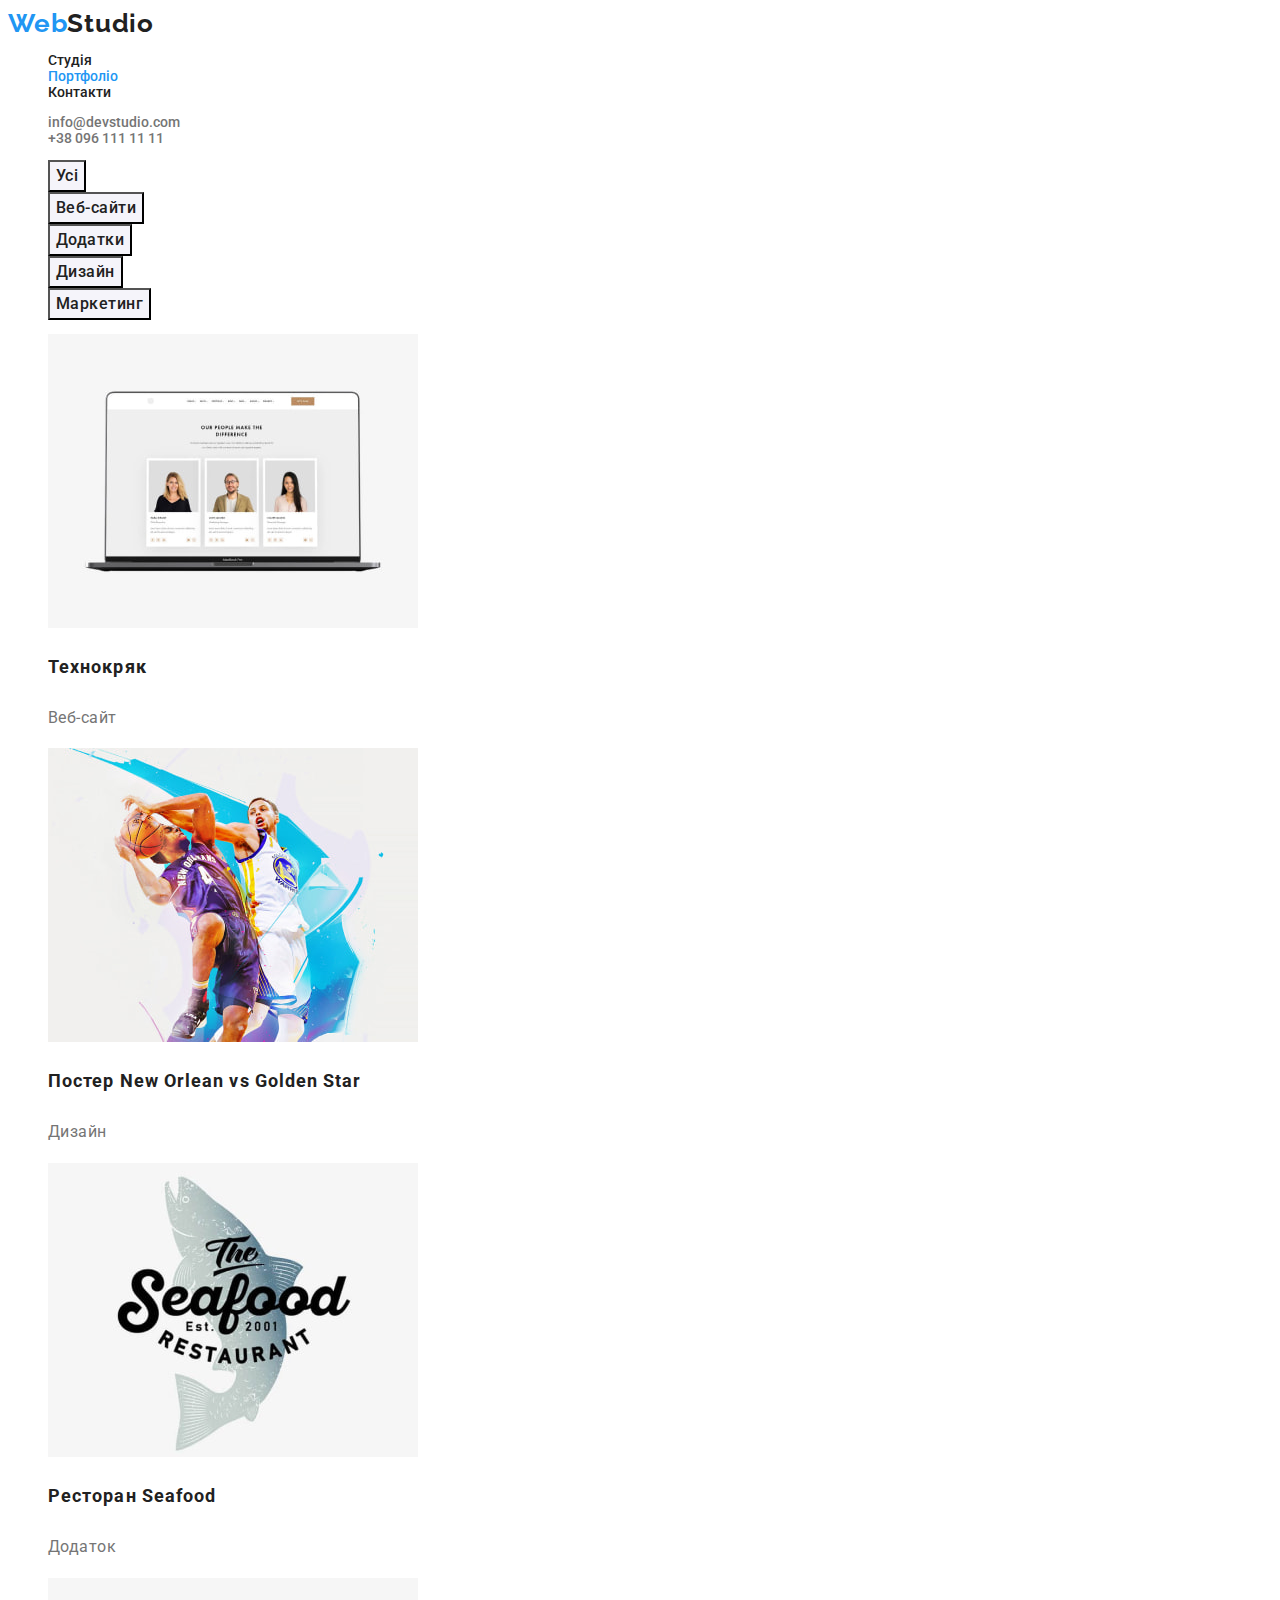
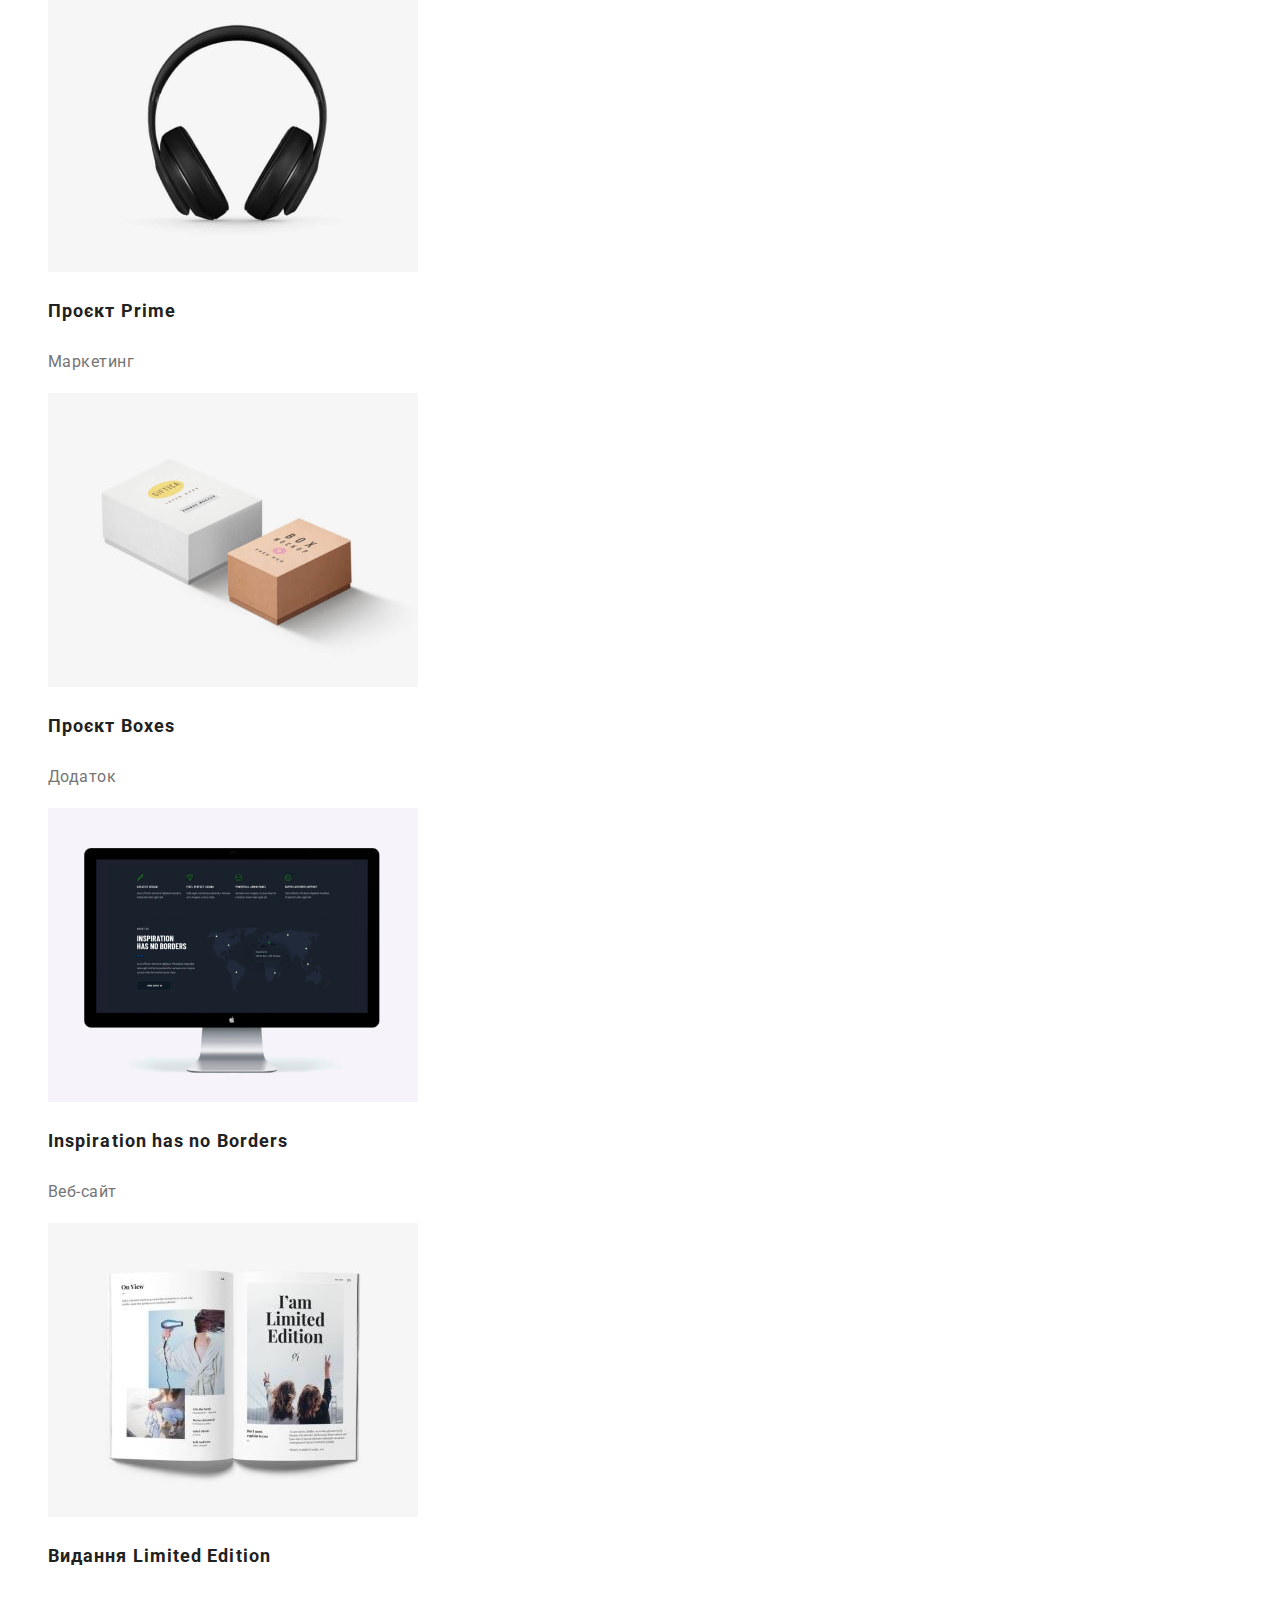
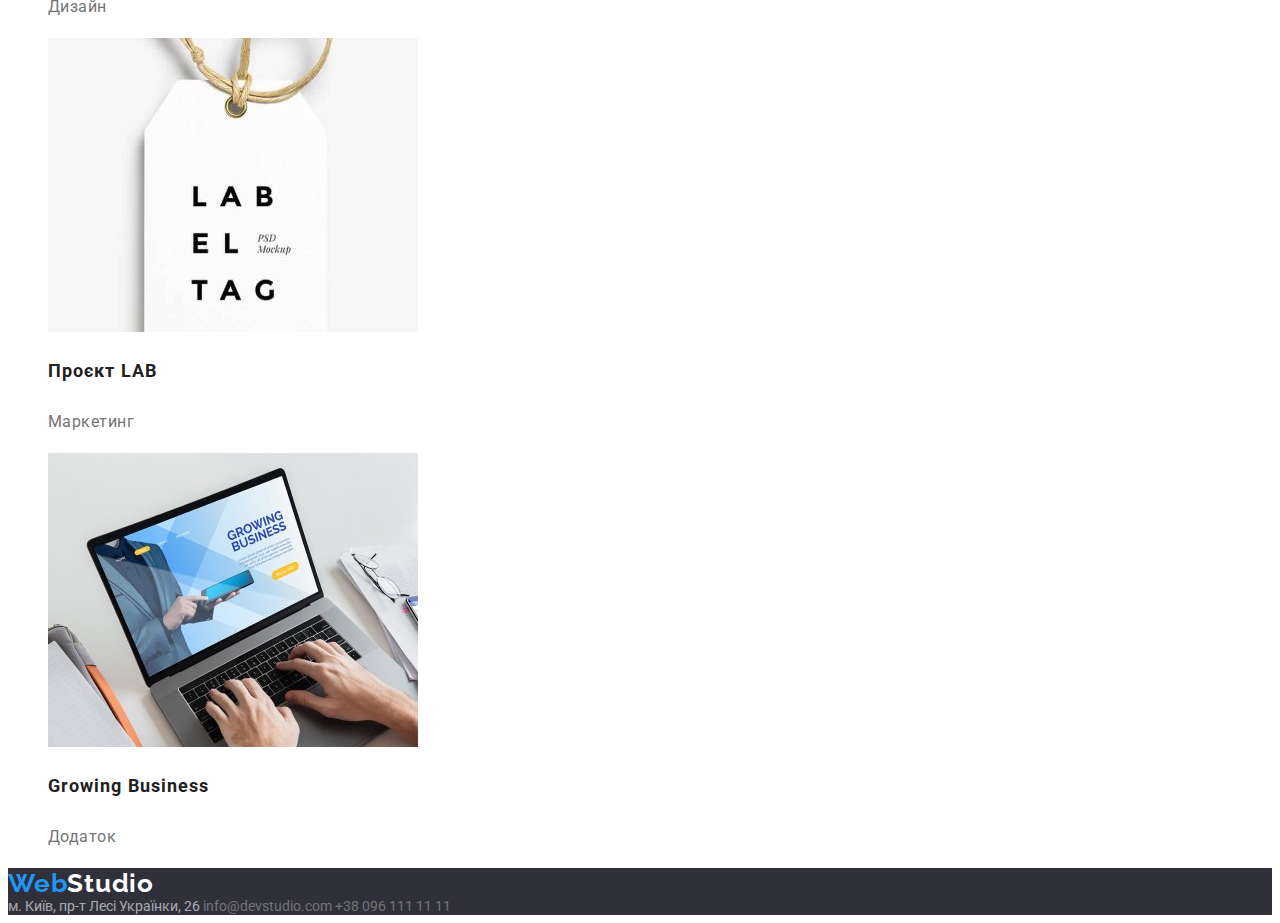
==== portfolio.html @ 68133ac3 "lab2" ====
<!DOCTYPE html>
<html lang="uk">

<head>
    <meta charset="UTF-8">
    <meta name="viewport" content="width=device-width, initial-scale=1.0">
    <link rel="preconnect" href="https://fonts.googleapis.com">
    <link rel="preconnect" href="https://fonts.gstatic.com" crossorigin>
    <link rel="stylesheet"
        href="https://fonts.googleapis.com/css2?family=Raleway:wght@700&family=Roboto:wght@400;500;700;900&display=swap">

    <link rel="stylesheet" href="./css/styles.css">
    <title>Портфоліо</title>
</head>

<body>
    <header class="header">
        <a href="#" class="logo"><span class="accent-text-logo">Web</span>Studio</a>

        <nav>
            <ul class="navigation-button-list">
                <li><a class="navigation-button" href="index.html">Студія</a></li>
                <li><a class="navigation-button-active" href="#">Портфоліо</a></li>
                <li><a class="navigation-button" href="#">Контакти</a></li>
            </ul>
        </nav>
        <ul class="contact-info">
            <li><a class="email" href="mailto:info@devstudio.com" title="info@devstudio.com">info@devstudio.com</a></li>
            <li><a class="tel" href="tel:+380961111111">+38 096 111 11 11</a></li>
        </ul>
    </header>

    <main>
        <section class="project-area">
            <ul class="filter-list">
                <li><button class="filter" type="button">Усі</button></li>
                <li><button class="filter" type="button">Веб-сайти</button></li>
                <li><button class="filter" type="button">Додатки</button></li>
                <li><button class="filter" type="button">Дизайн</button></li>
                <li><button class="filter" type="button">Маркетинг</button></li>
            </ul>
            <ul class="project-list">
                <li>
                    <a class='project' href="#">
                        <img src="./images/img_portfolio.jpg" alt="Технокряк">
                        <h3 class="project-title">Технокряк</h3>
                        <p class="project-description">Веб-сайт</p>
                    </a>
                </li>
                <li>
                    <a class="project" href="#">
                        <img src="./images/img_portfolio-1.jpg" alt="Постер New Orlean vs Golden Star", width="370">
                        <h3 class="project-title">Постер New Orlean vs Golden Star</h3>
                        <p class="project-description">Дизайн</p>
                    </a>
                </li>
                <li>
                    <a class="project" href="#">
                        <img src="./images/img_portfolio-2.jpg" alt="Ресторан Seafood", width="370">
                        <h3 class="project-title">Ресторан Seafood</h3>
                        <p class="project-description">Додаток</p>
                    </a>
                </li>
                <li>
                    <a class="project" href="#">
                        <img src="./images/img_portfolio-3.jpg" alt="Проєкт Prime", width="370">
                        <h3 class="project-title">Проєкт Prime</h3>
                        <p class="project-description">Маркетинг</p>
                    </a>
                </li>
                <li>
                    <a class="project" href="#">
                        <img src="./images/img_portfolio-4.jpg" alt="Проєкт Boxes", width="370">
                        <h3 class="project-title">Проєкт Boxes</h3>
                        <p class="project-description">Додаток</p>
                    </a>
                </li>
                <li>
                    <a class="project" href="#">
                        <img src="./images/img_portfolio-5.jpg" alt="Inspiration has no Borders", width="370">
                        <h3 class="project-title">Inspiration has no Borders</h3>
                        <p class="project-description">Веб-сайт</p>
                    </a>
                </li>
                <li>
                    <a class="project" href="#">
                        <img src="./images/img_portfolio-6.jpg" alt="Видання Limited Edition", width="370">
                        <h3 class="project-title">Видання Limited Edition</h3>
                        <p class="project-description">Дизайн</p>
                    </a>
                </li>
                <li>
                    <a class="project" href="#">
                        <img src="./images/img_portfolio-7.jpg" alt="Проєкт LAB", width="370">
                        <h3 class="project-title">Проєкт LAB</h3>
                        <p class="project-description">Маркетинг</p>
                    </a>
                </li>
                <li>
                    <a class="project" href="#">
                        <img src="./images/img_portfolio-8.jpg" alt="Growing Business", width="370">
                        <h3 class="project-title">Growing Business</h3>
                        <p class="project-description">Додаток</p>
                    </a>
                </li>
            </ul>
        </section>
    </main>
    <footer class="footer">
        <a href="#" class="footer-logo"><span class="accent-text-logo">Web</span>Studio</a>
        <address class="contact-info-footer">
            <span class="studio-adress">м. Київ, пр-т Лесі Українки, 26</span>
            <a class="email-footer" href="mailto:info@devstudio.com">info@devstudio.com</a>
            <a class="tel-footer" href="tel:+380961111111">+38 096 111 11 11</a>
        </address>
    </footer>

</body>

</html>
---- css/styles.css ----
:root {
     --primary-color: #212121;
     --secondary-color: #757575;
     --background-primary-color: #FFFFFF;
     --background-secondary-color: #2F303A;
     --accent-color: #2196F3;
     --transperent-color: #FFFFFF99;
     --inactive-filter-color: #F5F4FA;
}
 body {
     font-family: "Roboto", sans-serif;
     font-style: normal;
     font-size: 14px;
     color: #212121;
}
 .header {
     background-color: var(--background-primary-color);
}
 .contact-info, .navigation-button-list {
     list-style-type: none;
}
 .logo, .footer-logo {
     color: var(--primary-color);
     text-decoration: none;
     font-family: "Raleway", sans-serif;
     letter-spacing: 0.78px;
     font-weight: 700;
     font-size: 26px;
}
 .accent-text-logo {
     color: var(--accent-color) 
}
 .tel, .email, .navigation-button, .navigation-button-active {
     transition: color 300ms;
     color: var(--primary-color);
     text-decoration: none;
     font-weight: 500;
}
 .tel, .email {
     color: var(--secondary-color) 
}
 .tel:hover, .tel:focus, .email:hover, .email:focus, .navigation-button:hover, .navigation-button:focus, .navigation-button-active {
     color: var(--accent-color);
}
 .hero {
     background-color: var(--background-secondary-color);
}
 .hero-header {
     color: var(--background-primary-color);
     font-size: 44px;
     font-weight: 900;
     text-transform: uppercase;
     line-height: 1.36;
     letter-spacing: 2.64px;
}
 .hero-button {
     color: var(--background-primary-color);
     font-size: 16px;
     font-weight: 700;
     line-height: 1.87;
     letter-spacing: 0.96px;
     background-color: var(--accent-color);
     cursor: pointer;
}
 .feature, .development-stack-list, .filter-list, .team-list, .project-list {
     list-style-type: none;
}
 .feature-title {
     color: var(--primary-color);
     font-weight: 700;
     text-transform: uppercase;
     font-size: 14px;
     letter-spacing: 0.42px;
}
 .feature-description {
     color: var(--secondary-color);
     line-height: 1.71;
     letter-spacing: 0.42px;
}
 .development-stack-header, .team-header {
     color: var(--primary-color);
     font-size: 36px;
     font-weight: 700;
     letter-spacing: 1.08px;
}
 .employee-name, .employee-job {
     color: var(--primary-color);
     font-size: 16px;
     font-weight: 500;
     letter-spacing: 0.48px;
}
 .employee-job {
     color: var(--secondary-color);
}
 .footer {
     background-color: var(--background-secondary-color);
}
 .footer-logo {
     color: var(--background-primary-color);
}
 .studio-adress, .email-footer, .tel-footer {
     color: var(--transperent-color);
     font-style: normal;
     font-size: 14px;
     line-height: 1.14;
     letter-spacing: 0.42;
}
 .email-footer, .tel-footer {
     color: var(--secondary-color);
     text-decoration: none;
}
 .filter {
     color: var(--primary-color);
     background-color: var(--inactive-filter-color);
     font-family: inherit;
     font-size: 16px;
     font-weight: 500;
     line-height: 1.62;
     letter-spacing: 0.48px;
     cursor: pointer;
     transition: color 300ms;
}
 .filter:hover, .filter:focus {
     color: var(--background-primary-color);
     background-color: var(--accent-color);
}
 .project {
     text-decoration: none;
}
 .project-title {
     color: var(--primary-color);
     font-size: 18px;
     font-weight: 700;
     line-height: 2;
     letter-spacing: 1.08px;
}
 .project-description {
     color: var(--secondary-color);
     font-size: 16px;
     line-height: 1.87;
     letter-spacing: 0.48px;
}
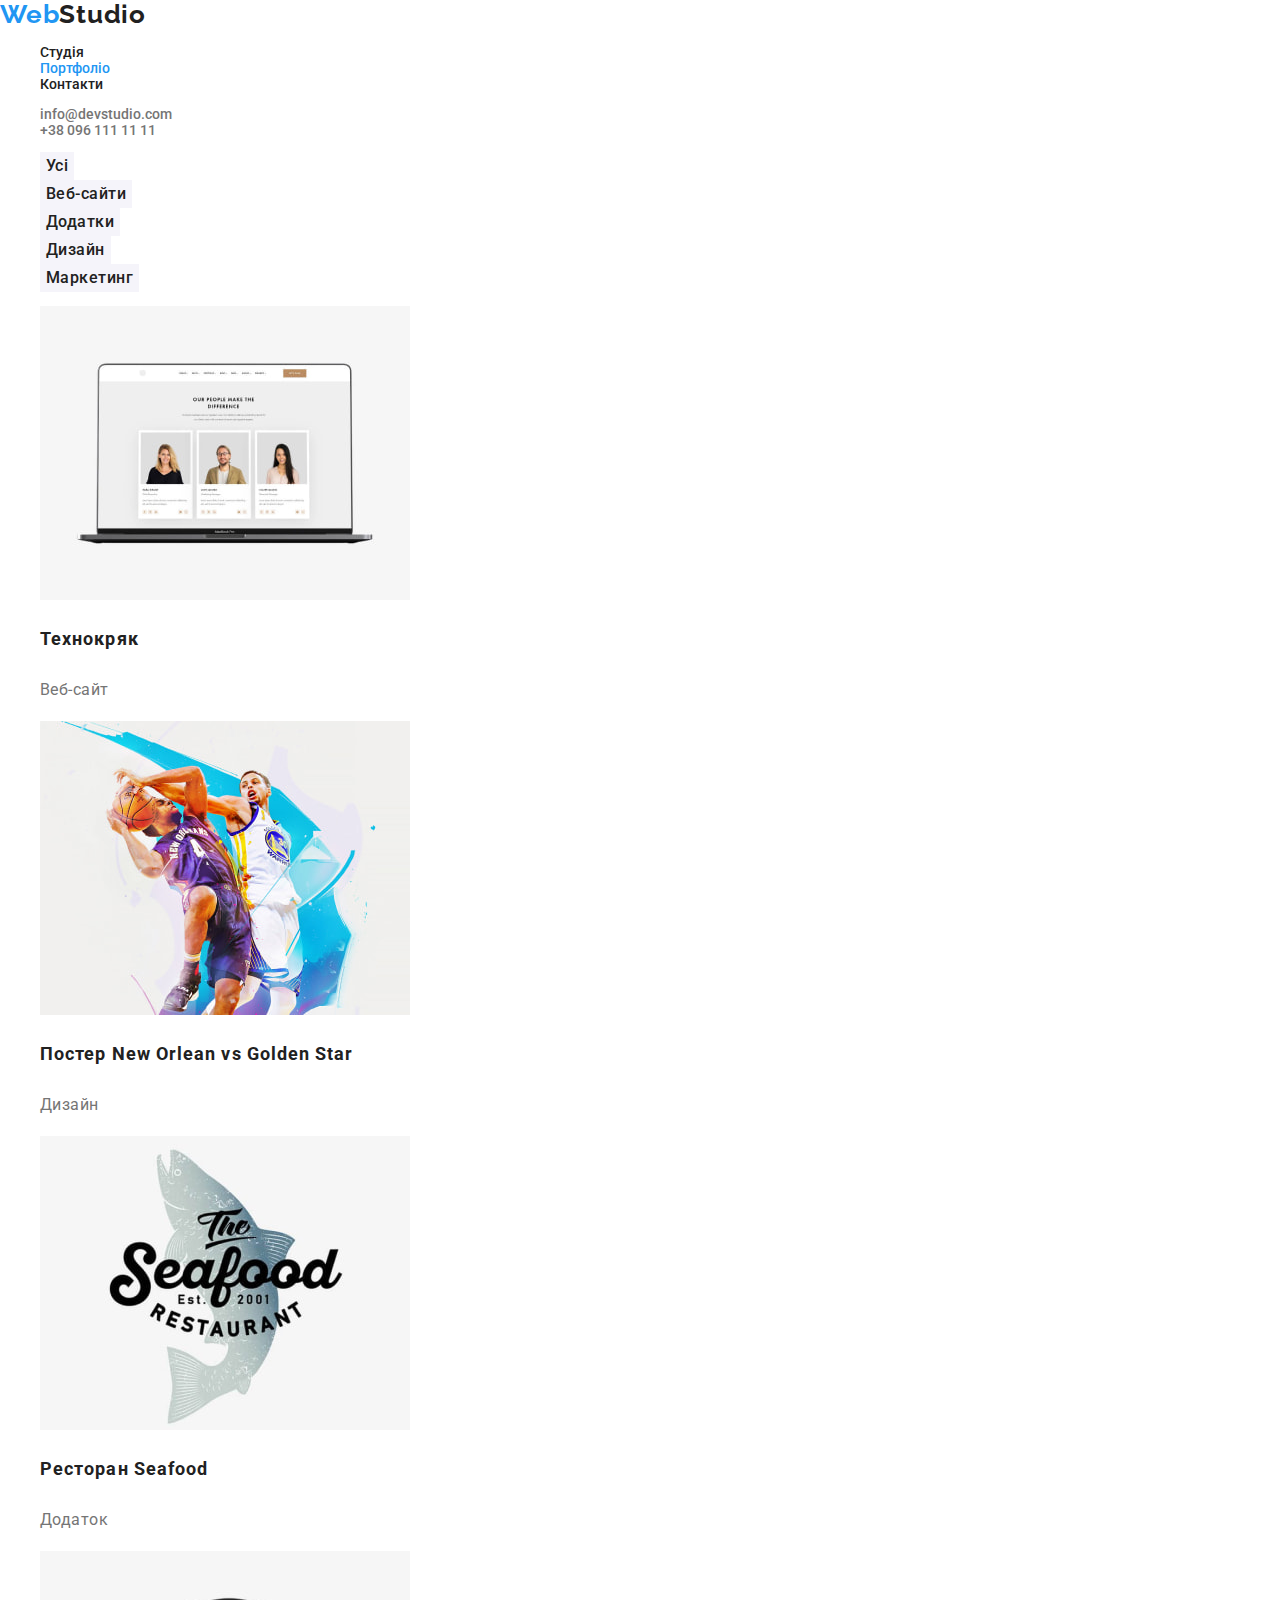
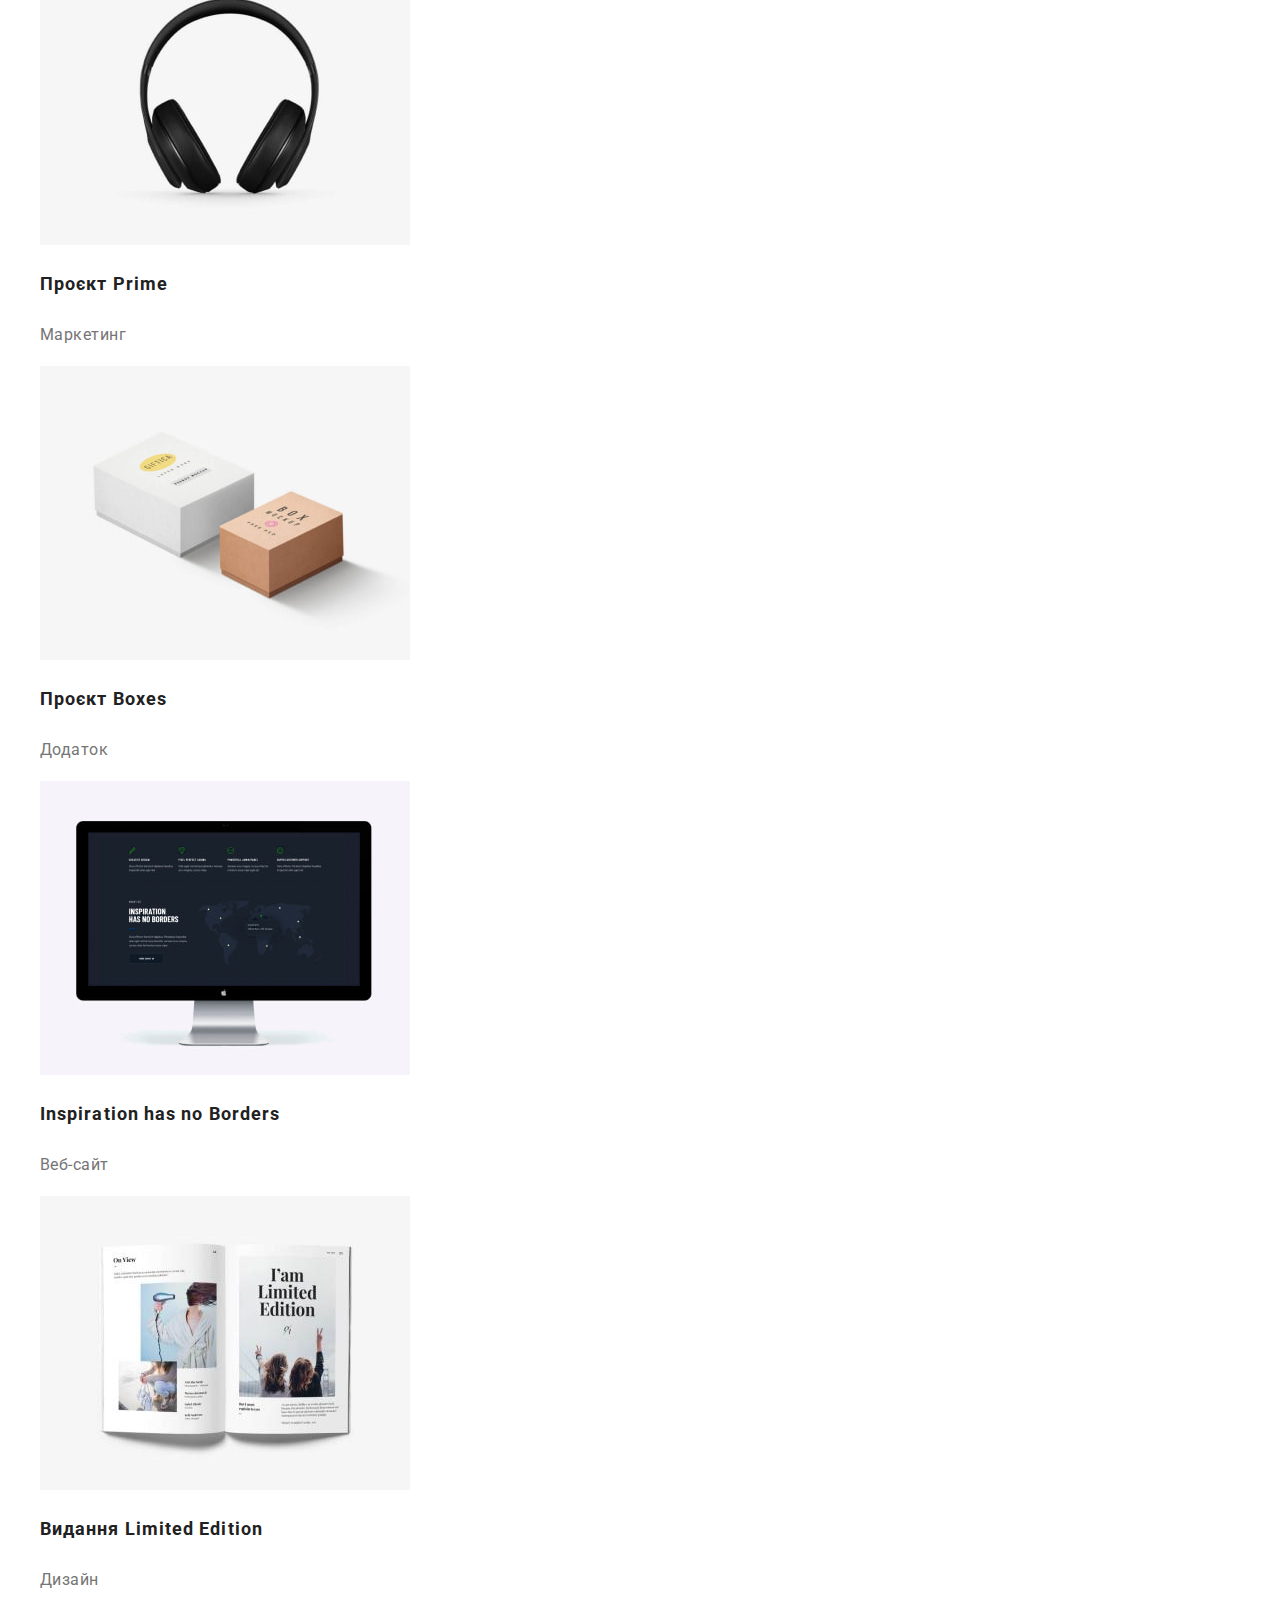
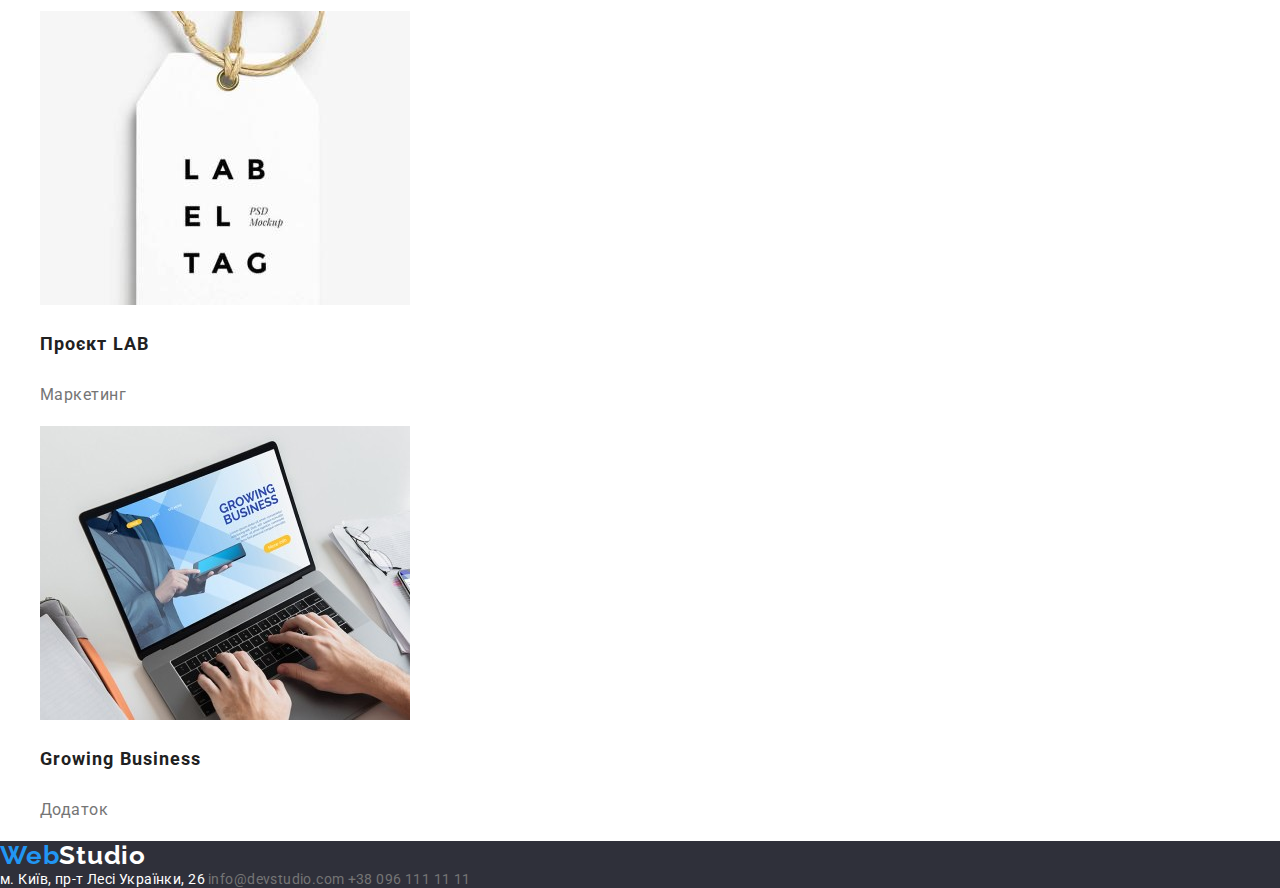
==== commit d32b46af: "add modern-normalize.css" ====
--- a/portfolio.html
+++ b/portfolio.html
@@ -1,6 +1,5 @@
 <!DOCTYPE html>
 <html lang="uk">
-
 <head>
     <meta charset="UTF-8">
     <meta name="viewport" content="width=device-width, initial-scale=1.0">
@@ -8,7 +7,7 @@
     <link rel="preconnect" href="https://fonts.gstatic.com" crossorigin>
     <link rel="stylesheet"
         href="https://fonts.googleapis.com/css2?family=Raleway:wght@700&family=Roboto:wght@400;500;700;900&display=swap">
-
+    <link rel="stylesheet" href="css/modern-normalize.css">
     <link rel="stylesheet" href="./css/styles.css">
     <title>Портфоліо</title>
 </head>
--- a/css/styles.css
+++ b/css/styles.css
@@ -1,12 +1,14 @@
 :root {
-     --primary-color: #212121;
-     --secondary-color: #757575;
-     --background-primary-color: #FFFFFF;
-     --background-secondary-color: #2F303A;
-     --accent-color: #2196F3;
-     --transperent-color: #FFFFFF99;
-     --inactive-filter-color: #F5F4FA;
+    --primary-color: #212121;           /* Dark Gray */
+    --secondary-color: #757575;         /* Medium Gray */
+    --background-primary-color: #FFFFFF; /* White */
+    --background-secondary-color: #2F303A; /* Dark Blue-Gray */
+    --accent-color: #2196F3;            /* Blue */
+    --transparent-color: #FFFFFF99;      /* Semi-Transparent White */
+    --inactive-filter-color: #F5F4FA;   /* Light Gray */
+    --shadow-color: rgba(0, 0, 0, 0.15);
 }
+
  body {
      font-family: "Roboto", sans-serif;
      font-style: normal;
@@ -23,7 +25,7 @@
      color: var(--primary-color);
      text-decoration: none;
      font-family: "Raleway", sans-serif;
-     letter-spacing: 0.78px;
+     letter-spacing: 0.03em;
      font-weight: 700;
      font-size: 26px;
 }
@@ -51,16 +53,18 @@
      font-weight: 900;
      text-transform: uppercase;
      line-height: 1.36;
-     letter-spacing: 2.64px;
+     letter-spacing: 0.06em;
 }
  .hero-button {
      color: var(--background-primary-color);
      font-size: 16px;
      font-weight: 700;
      line-height: 1.87;
-     letter-spacing: 0.96px;
+     letter-spacing: 0.06em;
      background-color: var(--accent-color);
      cursor: pointer;
+     border: none;
+     font-family: inherit;
 }
  .feature, .development-stack-list, .filter-list, .team-list, .project-list {
      list-style-type: none;
@@ -70,24 +74,24 @@
      font-weight: 700;
      text-transform: uppercase;
      font-size: 14px;
-     letter-spacing: 0.42px;
+     letter-spacing: 0.03em;
 }
  .feature-description {
      color: var(--secondary-color);
      line-height: 1.71;
-     letter-spacing: 0.42px;
+     letter-spacing: 0.03em;
 }
  .development-stack-header, .team-header {
      color: var(--primary-color);
      font-size: 36px;
      font-weight: 700;
-     letter-spacing: 1.08px;
+     letter-spacing: 0.03em;
 }
  .employee-name, .employee-job {
      color: var(--primary-color);
      font-size: 16px;
-     font-weight: 500;
-     letter-spacing: 0.48px;
+     font-weight: 400;
+     letter-spacing: 0.03em;
 }
  .employee-job {
      color: var(--secondary-color);
@@ -99,11 +103,11 @@
      color: var(--background-primary-color);
 }
  .studio-adress, .email-footer, .tel-footer {
-     color: var(--transperent-color);
+     color: var(--background-primary-color);
      font-style: normal;
      font-size: 14px;
      line-height: 1.14;
-     letter-spacing: 0.42;
+     letter-spacing: 0.03em;
 }
  .email-footer, .tel-footer {
      color: var(--secondary-color);
@@ -116,9 +120,10 @@
      font-size: 16px;
      font-weight: 500;
      line-height: 1.62;
-     letter-spacing: 0.48px;
+     letter-spacing: 0.03em;
      cursor: pointer;
      transition: color 300ms;
+     border: none;
 }
  .filter:hover, .filter:focus {
      color: var(--background-primary-color);
@@ -132,11 +137,11 @@
      font-size: 18px;
      font-weight: 700;
      line-height: 2;
-     letter-spacing: 1.08px;
+     letter-spacing: 0.06em;
 }
  .project-description {
      color: var(--secondary-color);
      font-size: 16px;
      line-height: 1.87;
-     letter-spacing: 0.48px;
+     letter-spacing: 0.03em;
 }
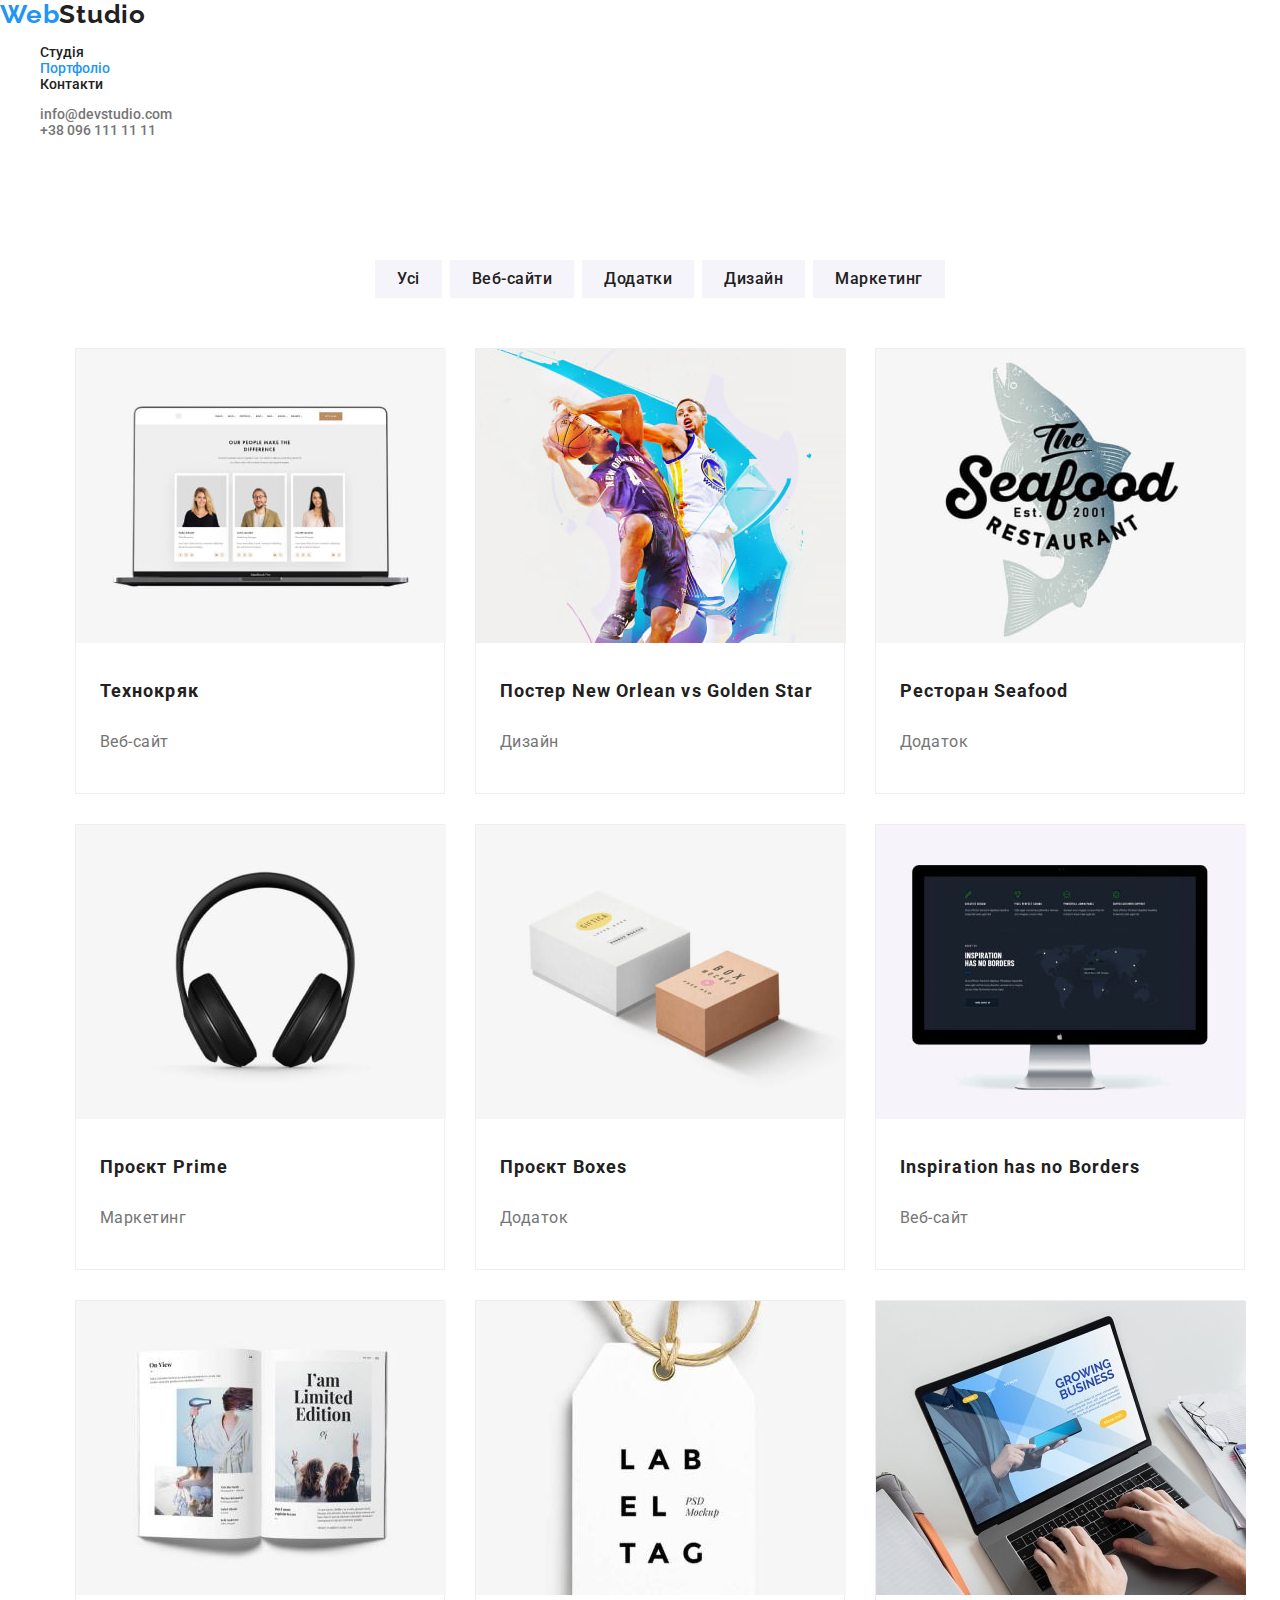
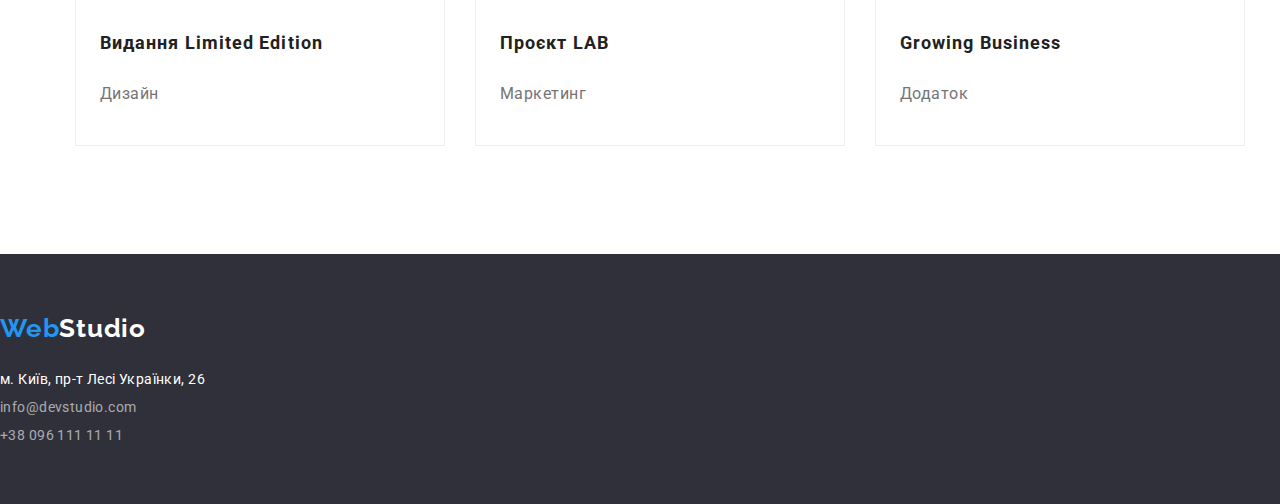
==== commit fb2740c6: "Update portfolio.html" ====
--- a/portfolio.html
+++ b/portfolio.html
@@ -14,104 +14,128 @@
 
 <body>
     <header class="header">
-        <a href="#" class="logo"><span class="accent-text-logo">Web</span>Studio</a>
-
-        <nav>
-            <ul class="navigation-button-list">
-                <li><a class="navigation-button" href="index.html">Студія</a></li>
-                <li><a class="navigation-button-active" href="#">Портфоліо</a></li>
-                <li><a class="navigation-button" href="#">Контакти</a></li>
+        <div class="container">
+            <a href="#" class="logo"><span class="accent-text-logo">Web</span>Studio</a>
+            <nav>
+                <ul class="navigation-button-list">
+                    <li><a class="navigation-button" href="index.html">Студія</a></li>
+                    <li><a class="navigation-button navigation-button-active" href="#">Портфоліо</a></li>
+                    <li><a class="navigation-button" href="#">Контакти</a></li>
+                </ul>
+            </nav>
+            <ul class="contact-info">
+                <li><a class="email" href="mailto:info@devstudio.com" title="info@devstudio.com">info@devstudio.com</a>
+                </li>
+                <li><a class="tel" href="tel:+380961111111">+38 096 111 11 11</a></li>
             </ul>
-        </nav>
-        <ul class="contact-info">
-            <li><a class="email" href="mailto:info@devstudio.com" title="info@devstudio.com">info@devstudio.com</a></li>
-            <li><a class="tel" href="tel:+380961111111">+38 096 111 11 11</a></li>
-        </ul>
+        </div>
     </header>
 
     <main>
         <section class="project-area">
-            <ul class="filter-list">
-                <li><button class="filter" type="button">Усі</button></li>
-                <li><button class="filter" type="button">Веб-сайти</button></li>
-                <li><button class="filter" type="button">Додатки</button></li>
-                <li><button class="filter" type="button">Дизайн</button></li>
-                <li><button class="filter" type="button">Маркетинг</button></li>
-            </ul>
-            <ul class="project-list">
-                <li>
-                    <a class='project' href="#">
-                        <img src="./images/img_portfolio.jpg" alt="Технокряк">
-                        <h3 class="project-title">Технокряк</h3>
-                        <p class="project-description">Веб-сайт</p>
-                    </a>
-                </li>
-                <li>
-                    <a class="project" href="#">
-                        <img src="./images/img_portfolio-1.jpg" alt="Постер New Orlean vs Golden Star", width="370">
-                        <h3 class="project-title">Постер New Orlean vs Golden Star</h3>
-                        <p class="project-description">Дизайн</p>
-                    </a>
-                </li>
-                <li>
-                    <a class="project" href="#">
-                        <img src="./images/img_portfolio-2.jpg" alt="Ресторан Seafood", width="370">
-                        <h3 class="project-title">Ресторан Seafood</h3>
-                        <p class="project-description">Додаток</p>
-                    </a>
-                </li>
-                <li>
-                    <a class="project" href="#">
-                        <img src="./images/img_portfolio-3.jpg" alt="Проєкт Prime", width="370">
-                        <h3 class="project-title">Проєкт Prime</h3>
-                        <p class="project-description">Маркетинг</p>
-                    </a>
-                </li>
-                <li>
-                    <a class="project" href="#">
-                        <img src="./images/img_portfolio-4.jpg" alt="Проєкт Boxes", width="370">
-                        <h3 class="project-title">Проєкт Boxes</h3>
-                        <p class="project-description">Додаток</p>
-                    </a>
-                </li>
-                <li>
-                    <a class="project" href="#">
-                        <img src="./images/img_portfolio-5.jpg" alt="Inspiration has no Borders", width="370">
-                        <h3 class="project-title">Inspiration has no Borders</h3>
-                        <p class="project-description">Веб-сайт</p>
-                    </a>
-                </li>
-                <li>
-                    <a class="project" href="#">
-                        <img src="./images/img_portfolio-6.jpg" alt="Видання Limited Edition", width="370">
-                        <h3 class="project-title">Видання Limited Edition</h3>
-                        <p class="project-description">Дизайн</p>
-                    </a>
-                </li>
-                <li>
-                    <a class="project" href="#">
-                        <img src="./images/img_portfolio-7.jpg" alt="Проєкт LAB", width="370">
-                        <h3 class="project-title">Проєкт LAB</h3>
-                        <p class="project-description">Маркетинг</p>
-                    </a>
-                </li>
-                <li>
-                    <a class="project" href="#">
-                        <img src="./images/img_portfolio-8.jpg" alt="Growing Business", width="370">
-                        <h3 class="project-title">Growing Business</h3>
-                        <p class="project-description">Додаток</p>
-                    </a>
-                </li>
-            </ul>
+            <div class="project-area-container container">
+                <ul class="filter-list">
+                    <li><button class="filter" type="button">Усі</button></li>
+                    <li><button class="filter" type="button">Веб-сайти</button></li>
+                    <li><button class="filter" type="button">Додатки</button></li>
+                    <li><button class="filter" type="button">Дизайн</button></li>
+                    <li><button class="filter" type="button">Маркетинг</button></li>
+                </ul>
+                <ul class="project-list">
+                    <li>
+                        <a class='project' href="#">
+                            <img src="./images/img_portfolio.jpg" alt="Технокряк", width="370" height="294">
+                            <div class="project-details">
+                                <h3 class="project-title">Технокряк</h3>
+                                <p class="project-description">Веб-сайт</p>
+                            </div>
+                        </a>
+                    </li>
+                    <li>
+                        <a class="project" href="#">
+                            <img src="./images/img_portfolio-1.jpg" alt="Постер New Orlean vs Golden Star", width="370" height="294">
+                            <div class="project-details">
+                                <h3 class="project-title">Постер New Orlean vs Golden Star</h3>
+                                <p class="project-description">Дизайн</p>
+                            </div>
+                        </a>
+                    </li>
+                    <li>
+                        <a class="project" href="#">
+                            <img src="./images/img_portfolio-2.jpg" alt="Ресторан Seafood", width="370" height="294">
+                            <div class="project-details">
+                                <h3 class="project-title">Ресторан Seafood</h3>
+                                <p class="project-description">Додаток</p>
+                            </div>
+                        </a>
+                    </li>
+                    <li>
+                        <a class="project" href="#">
+                            <img src="./images/img_portfolio-3.jpg" alt="Проєкт Prime", width="370" height="294">
+                            <div class="project-details">
+                                <h3 class="project-title">Проєкт Prime</h3>
+                                <p class="project-description">Маркетинг</p>
+                            </div>
+                        </a>
+                    </li>
+                    <li>
+                        <a class="project" href="#">
+                            <img src="./images/img_portfolio-4.jpg" alt="Проєкт Boxes", width="370" height="294">
+                            <div class="project-details">
+                                <h3 class="project-title">Проєкт Boxes</h3>
+                                <p class="project-description">Додаток</p>
+                            </div>
+                        </a>
+                    </li>
+                    <li>
+                        <a class="project" href="#">
+                            <img src="./images/img_portfolio-5.jpg" alt="Inspiration has no Borders", width="370" height="294">
+                            <div class="project-details">
+                                <h3 class="project-title">Inspiration has no Borders</h3>
+                                <p class="project-description">Веб-сайт</p>
+                            </div>
+                        </a>
+                    </li>
+                    <li>
+                        <a class="project" href="#">
+                            <img src="./images/img_portfolio-6.jpg" alt="Видання Limited Edition", width="370" height="294">
+                            <div class="project-details">
+                                <h3 class="project-title">Видання Limited Edition</h3>
+                                <p class="project-description">Дизайн</p>
+                            </div>
+                        </a>
+                    </li>
+                    <li>
+                        <a class="project" href="#">
+                            <img src="./images/img_portfolio-7.jpg" alt="Проєкт LAB", width="370" height="294">
+                            <div class="project-details">
+                                <h3 class="project-title">Проєкт LAB</h3>
+                                <p class="project-description">Маркетинг</p>
+                            </div>
+                        </a>
+                    </li>
+                    <li>
+                        <a class="project" href="#">
+                            <img src="./images/img_portfolio-8.jpg" alt="Growing Business", width="370" height="294">
+                            <div class="project-details">
+                                <h3 class="project-title">Growing Business</h3>
+                                <p class="project-description">Додаток</p>
+                            </div>
+                        </a>
+                    </li>
+                </ul>
+            </div>
         </section>
     </main>
     <footer class="footer">
-        <a href="#" class="footer-logo"><span class="accent-text-logo">Web</span>Studio</a>
-        <address class="contact-info-footer">
-            <span class="studio-adress">м. Київ, пр-т Лесі Українки, 26</span>
-            <a class="email-footer" href="mailto:info@devstudio.com">info@devstudio.com</a>
-            <a class="tel-footer" href="tel:+380961111111">+38 096 111 11 11</a>
-        </address>
+        <div class="container">
+            <a href="#" class="footer-logo"><span class="accent-text-logo">Web</span>Studio</a>
+            <address class="contact-info-footer">
+                <span class="studio-adress">м. Київ, пр-т Лесі Українки, 26</span>
+                <a class="email-footer" href="mailto:info@devstudio.com">info@devstudio.com</a>
+                <a class="tel-footer" href="tel:+380961111111">+38 096 111 11 11</a>
+            </address>
+        </div>
     </footer>
 
 </body>
--- a/css/styles.css
+++ b/css/styles.css
@@ -7,6 +7,7 @@
     --transparent-color: #FFFFFF99;      /* Semi-Transparent White */
     --inactive-filter-color: #F5F4FA;   /* Light Gray */
     --shadow-color: rgba(0, 0, 0, 0.15);
+    --footer-info-color: rgba(255, 255, 255, 0.6);
 }
 
  body {
@@ -14,6 +15,7 @@
      font-style: normal;
      font-size: 14px;
      color: #212121;
+     margin: 0 auto;
 }
  .header {
      background-color: var(--background-primary-color);
@@ -41,14 +43,30 @@
  .tel, .email {
      color: var(--secondary-color) 
 }
- .tel:hover, .tel:focus, .email:hover, .email:focus, .navigation-button:hover, .navigation-button:focus, .navigation-button-active {
-     color: var(--accent-color);
-}
+.contact-info a:hover,
+.contact-info a:focus,
+.navigation-button:hover,
+.navigation-button:focus,
+.navigation-button-active {
+    color: var(--accent-color);
+}
+
  .hero {
      background-color: var(--background-secondary-color);
+     padding-top: 200px;
+     padding-bottom: 200px;
+}
+.hero-container {
+    display: flex;
+    justify-content: center;
+    align-items: center;
+    flex-direction: column;
 }
  .hero-header {
      color: var(--background-primary-color);
+     width: 696px;
+     text-align: center;
+     margin-bottom: 40px;
      font-size: 44px;
      font-weight: 900;
      text-transform: uppercase;
@@ -57,24 +75,44 @@
 }
  .hero-button {
      color: var(--background-primary-color);
+     padding: 10px 24px;
+     margin: auto;
      font-size: 16px;
      font-weight: 700;
      line-height: 1.87;
      letter-spacing: 0.06em;
+     border-radius: 4px;
+     box-shadow: 0px 4px 4px 0px var(--shadow-color);
      background-color: var(--accent-color);
      cursor: pointer;
      border: none;
      font-family: inherit;
 }
+.main-content {
+    padding-top: 94px;
+}
  .feature, .development-stack-list, .filter-list, .team-list, .project-list {
      list-style-type: none;
 }
+.feature {
+    width: 270px;
+    height: 98px;
+    flex-shrink: 0;
+}
+
+.feature-list {
+    display: flex;
+    flex-direction: row;
+    justify-content: center;
+    gap: 30px;
+}
  .feature-title {
      color: var(--primary-color);
      font-weight: 700;
      text-transform: uppercase;
      font-size: 14px;
      letter-spacing: 0.03em;
+     padding-bottom: 10px;
 }
  .feature-description {
      color: var(--secondary-color);
@@ -83,24 +121,68 @@
 }
  .development-stack-header, .team-header {
      color: var(--primary-color);
+     text-align: center;
      font-size: 36px;
      font-weight: 700;
      letter-spacing: 0.03em;
+     margin-bottom: 50px;
+}
+.development-stack-list {
+    display: flex;
+    justify-content: center;
+    gap: 30px;
+}
+.development {
+    padding: 94px 0px;
+}
+.team-section {
+    background-color: var(--inactive-filter-color);
+    padding: 94px 0px;
+}
+.team-list {
+    display: flex;
+    flex-direction: row;
+    justify-content: center;
+    gap: 30px;
+}
+.employee {
+    background-color: var(--background-primary-color);
+    border-radius: 0px 0px 4px 4px;
+    box-shadow: 0px 2px 1px 0px rgba(0, 0, 0, 0.20), 0px 1px 1px 0px rgba(0, 0, 0, 0.14), 0px 1px 3px 0px rgba(0, 0, 0, 0.12);
+}
+.employee img {
+    height: 260px;
+    width: 270px;
+}
+.employee-name-job {
+    margin-top: 30px;
+    margin-bottom: 30px;
 }
  .employee-name, .employee-job {
      color: var(--primary-color);
+     padding-bottom: 10px;
      font-size: 16px;
      font-weight: 400;
      letter-spacing: 0.03em;
+     display: flex;
+     justify-content: center;
 }
  .employee-job {
      color: var(--secondary-color);
 }
  .footer {
      background-color: var(--background-secondary-color);
+     padding-top: 60px;
+     padding-bottom: 60px;
 }
  .footer-logo {
      color: var(--background-primary-color);
+}
+.contact-info-footer {
+    margin-top: 28px;
+    display: flex;
+    flex-direction: column;
+    gap: 12px;
 }
  .studio-adress, .email-footer, .tel-footer {
      color: var(--background-primary-color);
@@ -110,8 +192,19 @@
      letter-spacing: 0.03em;
 }
  .email-footer, .tel-footer {
-     color: var(--secondary-color);
-     text-decoration: none;
+     color: var(--footer-info-color);
+     text-decoration: none;
+}
+
+.project-area-container {
+    padding: 94px 0px;
+}
+.filter-list {
+    display: flex;
+    flex-direction: row;
+    justify-content: center;
+    gap: 8px;
+    margin-bottom: 50px;
 }
  .filter {
      color: var(--primary-color);
@@ -123,14 +216,38 @@
      letter-spacing: 0.03em;
      cursor: pointer;
      transition: color 300ms;
+     padding: 6px 22px;
+     gap: 30px;
      border: none;
 }
  .filter:hover, .filter:focus {
      color: var(--background-primary-color);
      background-color: var(--accent-color);
+     box-shadow: 0px 2px 2px 0px rgba(0, 0, 0, 0.12), 0px 1px 2px 0px rgba(0, 0, 0, 0.08), 0px 3px 1px 0px rgba(0, 0, 0, 0.10);
 }
  .project {
      text-decoration: none;
+}
+.project-list {
+    display: grid;
+    grid-template-columns: 370px 370px 370px;
+    justify-content: center;
+    gap: 30px;
+}
+.project-list li {
+    display: flex;
+    flex-direction: column;
+    border: 1px solid #EEE;
+}
+.project img {
+    margin-bottom: 30px;
+    width: 370px;
+    height: 294px;
+    display: block;
+
+}
+.project-details {
+    padding: 0px 24px 20px 24px;
 }
  .project-title {
      color: var(--primary-color);
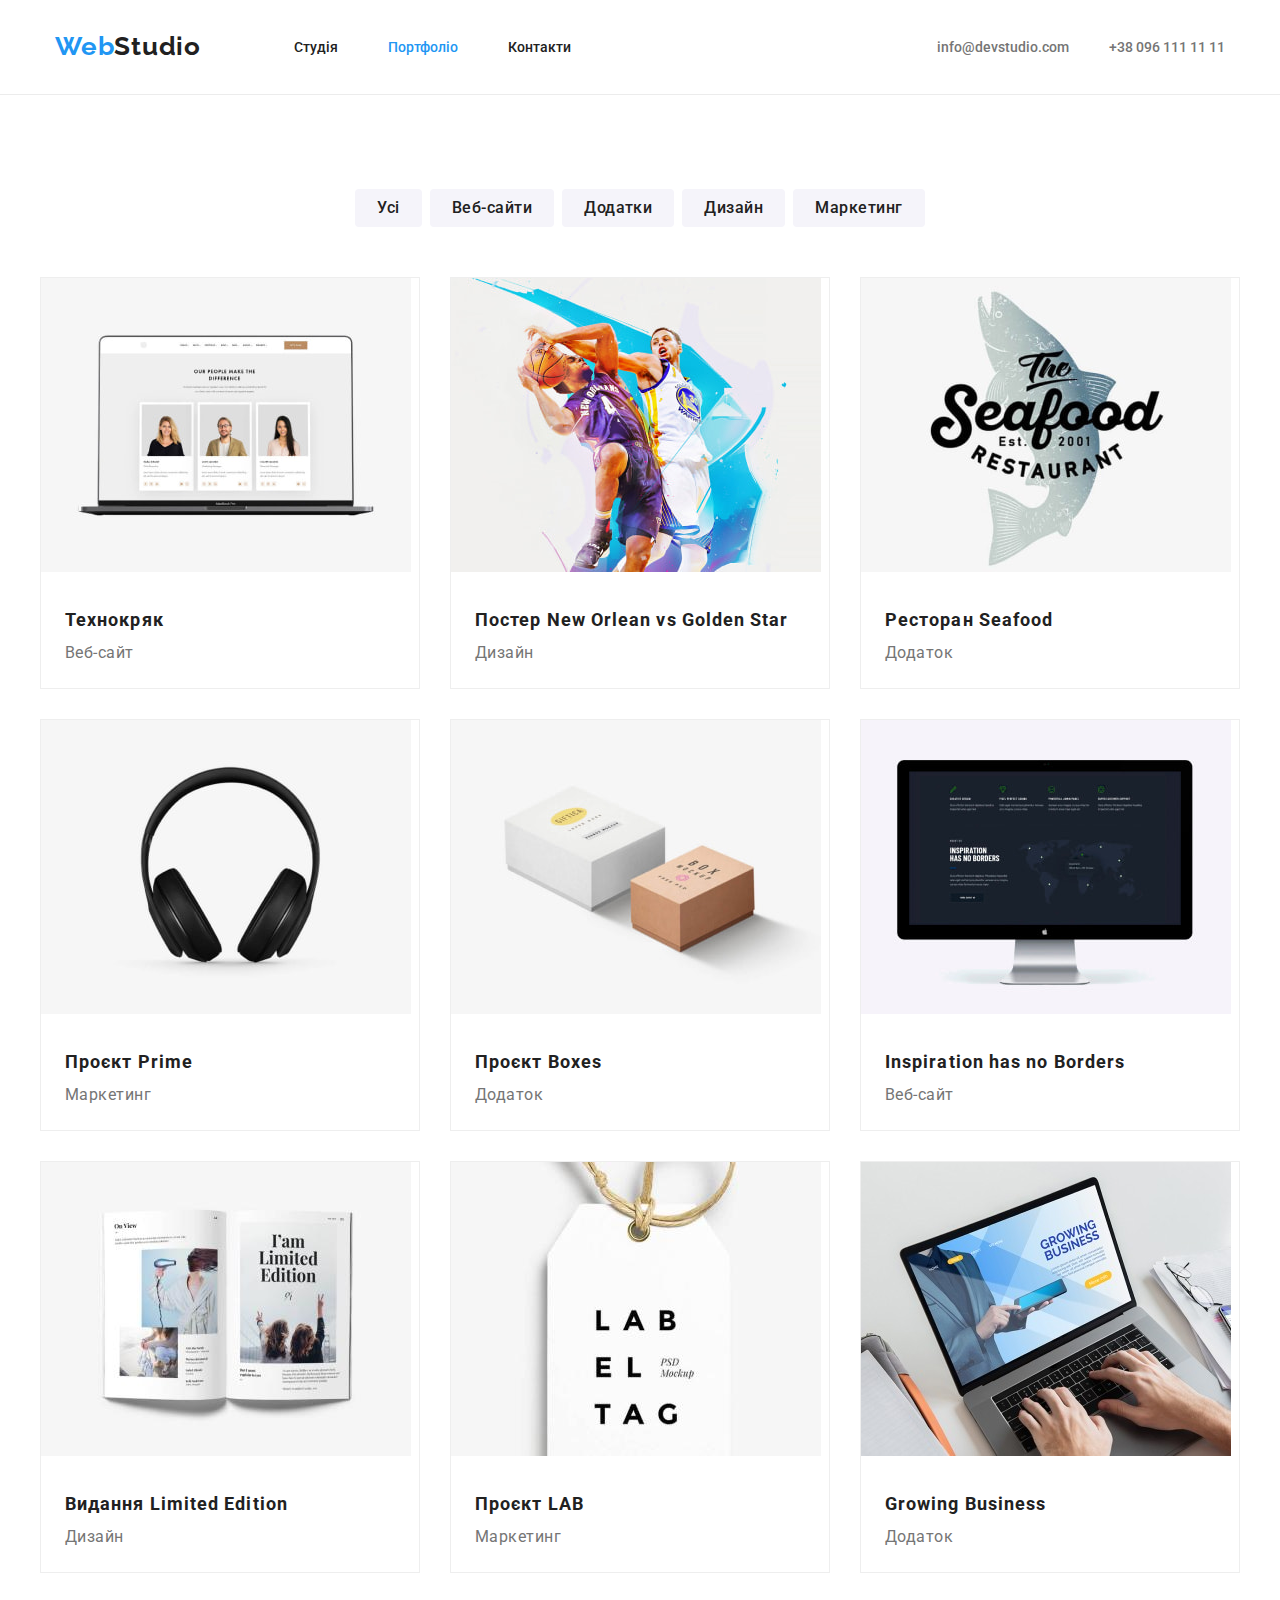
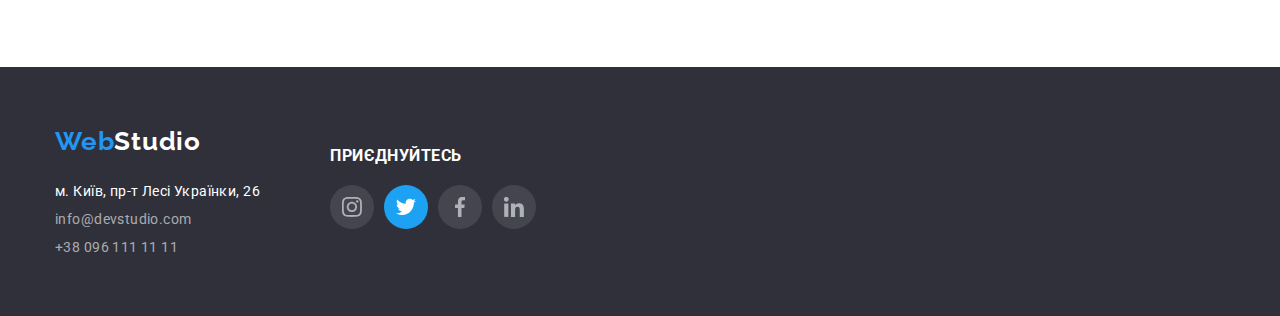
==== commit 6982a007: "add section regular-customers in index, add new footer in portfolio,many fixes" ====
--- a/portfolio.html
+++ b/portfolio.html
@@ -15,7 +15,7 @@
 <body>
     <header class="header">
         <div class="container">
-            <a href="#" class="logo"><span class="accent-text-logo">Web</span>Studio</a>
+            <a href="/" class="logo"><span class="accent-text-logo">Web</span>Studio</a>
             <nav>
                 <ul class="navigation-button-list">
                     <li><a class="navigation-button" href="index.html">Студія</a></li>
@@ -129,12 +129,52 @@
     </main>
     <footer class="footer">
         <div class="container">
-            <a href="#" class="footer-logo"><span class="accent-text-logo">Web</span>Studio</a>
-            <address class="contact-info-footer">
-                <span class="studio-adress">м. Київ, пр-т Лесі Українки, 26</span>
-                <a class="email-footer" href="mailto:info@devstudio.com">info@devstudio.com</a>
-                <a class="tel-footer" href="tel:+380961111111">+38 096 111 11 11</a>
-            </address>
+            <div class="footer-adress">
+                <a href="/" class="footer-logo"><span class="accent-text-logo">Web</span>Studio</a>
+                <address class="contact-info-footer">
+                    <span class="studio-adress">м. Київ, пр-т Лесі Українки, 26</span>
+                    <a class="email-footer" href="mailto:info@devstudio.com">info@devstudio.com</a>
+                    <a class="tel-footer" href="tel:+380961111111">+38 096 111 11 11</a>
+                </address>
+            </div>
+            <div class="footer-icons-div">
+                <h3>приєднуйтесь</h3>
+                <ul class="footer-icons-ul">
+                    <li>
+                        <a href="https://www.instagram.com/" target="_blank">
+                            <svg class="footer-icon" width="44" height="44">
+                                <circle cx="50%" cy="50%" r="22" fill="currentColor" />
+                                <use xlink:href="./images/instagram.svg#icon" width="20" height="20" x="27%" y="27%"></use>
+                            </svg>
+                        </a>
+                    </li>
+                    <li>
+                        <a href="https://www.x.com/" target="_blank">
+                            <svg class="footer-icon-twitter" width="44" height="44">
+                                <circle cx="50%" cy="50%" r="22" fill="null" />
+                                <use xlink:href="./images/twitter.svg#icon" width="20" height="20" x="27%" y="27%"></use>
+                            </svg>
+                        </a>
+                    </li>
+                    <li>
+                        <a href="https://www.facebook.com/" target="_blank">
+                            <svg class="footer-icon" width="44" height="44">
+                                <circle cx="50%" cy="50%" r="22" fill="null" />
+                                <use xlink:href="./images/facebook.svg#icon" width="20" height="20" x="27%" y="27%"></use>
+                            </svg>
+                        </a>
+                    </li>
+                    <li>
+                        <a href="https://www.linkedin.com/" target="_blank">
+                            <svg class="footer-icon" width="44" height="44">
+                                <circle cx="50%" cy="50%" r="22" fill="null" />
+                                <use xlink:href="./images/linkedin.svg#icon" width="20" height="20" x="27%" y="27%"></use>
+                            </svg>
+                        </a>
+                    </li>
+                </ul>
+            </div>
+            
         </div>
     </footer>
 
--- a/css/styles.css
+++ b/css/styles.css
@@ -8,20 +8,61 @@
     --inactive-filter-color: #F5F4FA;   /* Light Gray */
     --shadow-color: rgba(0, 0, 0, 0.15);
     --footer-info-color: rgba(255, 255, 255, 0.6);
+    --block-feature-color: rgba(245, 244, 250, 1);
+    --employee-icon-color: rgba(175, 177, 184, 1);
 }
 
  body {
      font-family: "Roboto", sans-serif;
      font-style: normal;
      font-size: 14px;
+     font-weight: 400;
      color: #212121;
      margin: 0 auto;
 }
+.container {
+     max-width: 1200px;
+     padding-left: 15px;
+     padding-right: 15px;
+     margin-left: auto;
+     margin-right: auto;
+}
+button {
+    border: 0px;
+    border-radius: 4px;
+}
+button:focus {
+    outline: none;
+    border: 1px solid var(--accent-color);
+}
+h1, h2, h3, p, ul, li {
+    padding: 0;
+    margin: 0;
+}
  .header {
      background-color: var(--background-primary-color);
-}
- .contact-info, .navigation-button-list {
-     list-style-type: none;
+     border-bottom: 1px solid #ECECEC;
+     padding: 32px 0;
+}
+.header .container {
+    display: flex;
+    align-items: center;
+}
+
+.logo {    
+    margin-right: 93px;
+}
+.navigation-button-list {
+    display: flex;
+    gap: 50px;    
+}
+.navigation-button {
+    display: inline-block;
+}
+.contact-info {
+    margin-left: auto;
+    display: flex;
+    gap: 40px;
 }
  .logo, .footer-logo {
      color: var(--primary-color);
@@ -52,6 +93,8 @@
 }
 
  .hero {
+     background: linear-gradient(rgba(47, 48, 58, 0.4), rgba(47, 48, 58, 0.4)), 
+     url('/images/img-overlay.jpg') center/cover no-repeat;     
      background-color: var(--background-secondary-color);
      padding-top: 200px;
      padding-bottom: 200px;
@@ -91,15 +134,37 @@
 .main-content {
     padding-top: 94px;
 }
- .feature, .development-stack-list, .filter-list, .team-list, .project-list {
+.contact-info, .navigation-button-list, .feature, .development-stack-list, .filter-list, .team-list, .project-list, .footer-icons-ul, .employee-icons-ul, .regular-customers-stack-list {
      list-style-type: none;
 }
 .feature {
-    width: 270px;
-    height: 98px;
+    max-width: 270px;
     flex-shrink: 0;
 }
 
+.feature::before {
+    display: block;
+    content: "";
+    height: 120px;
+    background-color: var(--block-feature-color);
+    background-repeat: no-repeat;
+    background-position: center;
+    border-radius: 4px;
+    margin-bottom: 30px;
+}
+
+.antenna::before {
+    background-image: url("/images/antenna.svg");
+}
+.clock::before {
+    background-image: url("/images/clock.svg");
+}
+.diagram::before {
+    background-image: url("/images/diagram.svg");
+}
+.astronaut::before {
+    background-image: url("/images/astronaut.svg");
+}
 .feature-list {
     display: flex;
     flex-direction: row;
@@ -119,7 +184,7 @@
      line-height: 1.71;
      letter-spacing: 0.03em;
 }
- .development-stack-header, .team-header {
+ .development-stack-header, .team-header, .regular-customers-stack-header {
      color: var(--primary-color);
      text-align: center;
      font-size: 36px;
@@ -155,25 +220,32 @@
     width: 270px;
 }
 .employee-name-job {
-    margin-top: 30px;
-    margin-bottom: 30px;
+    padding-top: 30px;
+    padding-bottom: 30px;
+    text-align: center;
 }
  .employee-name, .employee-job {
      color: var(--primary-color);
-     padding-bottom: 10px;
      font-size: 16px;
-     font-weight: 400;
+     font-weight: 500;
      letter-spacing: 0.03em;
      display: flex;
      justify-content: center;
 }
+.employee-name {
+    margin-bottom: 10px;
+}
  .employee-job {
      color: var(--secondary-color);
+     margin-bottom: 16px;
+     font-weight: 400;
 }
  .footer {
      background-color: var(--background-secondary-color);
      padding-top: 60px;
      padding-bottom: 60px;
+     width: 100%;
+     position: relative;
 }
  .footer-logo {
      color: var(--background-primary-color);
@@ -230,7 +302,7 @@
 }
 .project-list {
     display: grid;
-    grid-template-columns: 370px 370px 370px;
+    grid-template-columns: repeat(3, 1fr);
     justify-content: center;
     gap: 30px;
 }
@@ -262,3 +334,115 @@
      line-height: 1.87;
      letter-spacing: 0.03em;
 }
+.footer-icons-div {
+    color: #FFF;
+    font-family: 'Roboto', sans-serif; /* Лучше явно указать шрифт */
+    font-size: 14px;
+    font-weight: 700;
+    text-transform: uppercase;
+    padding: 20px 0; /* Padding для внутреннего отступа */
+    margin-left: 70px;
+}
+
+.footer-icons-div h3 {
+    margin-bottom: 20px;
+    letter-spacing: 0.03em;
+}
+
+.footer-icons-ul {
+    display: grid;
+    grid-template-columns: repeat(4, 1fr); /* Равномерное распределение */
+    gap: 10px;
+    justify-content: start;
+}
+
+.footer>div {
+    display: grid;
+    grid-template-columns: repeat(2, auto); /* Равномерное распределение колонок */
+    justify-content: start;
+}
+
+.footer-icon circle {
+    fill: rgba(255, 255, 255, 0.1);
+}
+
+.footer-icon-twitter {
+    fill: #1DA1F2;
+}
+
+.footer-icon, .footer-icon-twitter use {
+    color: var(--background-primary-color);
+}
+
+.employee-icons {
+    margin-left: 32px;
+    margin-right: 32px;
+}
+
+.employee-icons-ul {
+    display: grid;
+    grid-template-columns: repeat(4, 1fr); /* Равномерное распределение */
+    gap: 10px;
+    justify-content: center;
+}
+
+.employee-icon circle {
+    fill: white;
+}
+
+.employee-icon, use {
+    color: var(--employee-icon-color);
+}
+
+.employee-icon:hover circle {
+    transition: 300ms;
+    fill: var(--accent-color)
+}
+
+.employee-icon:hover use {
+    transition: 300ms;
+    color: var(--background-primary-color);
+}
+
+.regular-customers {
+    padding: 94px;
+}
+
+.regular-customers-stack-list {
+    display: flex;
+    flex-wrap: wrap;
+    justify-content: center;
+    gap: 20px;
+}
+
+.regular-customers-stack {
+    display: flex;
+    border-radius: 4px;
+    border: 1px solid #afb1b8;
+    transition: border-color 300ms ease;
+    fill: #afb1b8;
+}
+
+.regular-customers-stack-icon {
+    width: auto;
+    height: auto;
+    padding: 16px 32px;
+    fill: currentColor;
+}
+
+.regular-customers-stack:hover use {
+    transition: 300ms;
+    color: var(--accent-color);
+    fill: var(--accent-color);
+}
+
+.regular-customers-stack {
+    border-radius: 4px;
+    border: 1px #afb1b8 solid;
+}
+
+.regular-customers-stack:hover {
+    transition: 300ms;
+    color: var(--accent-color);
+    border: 1px #2196f3 solid;
+}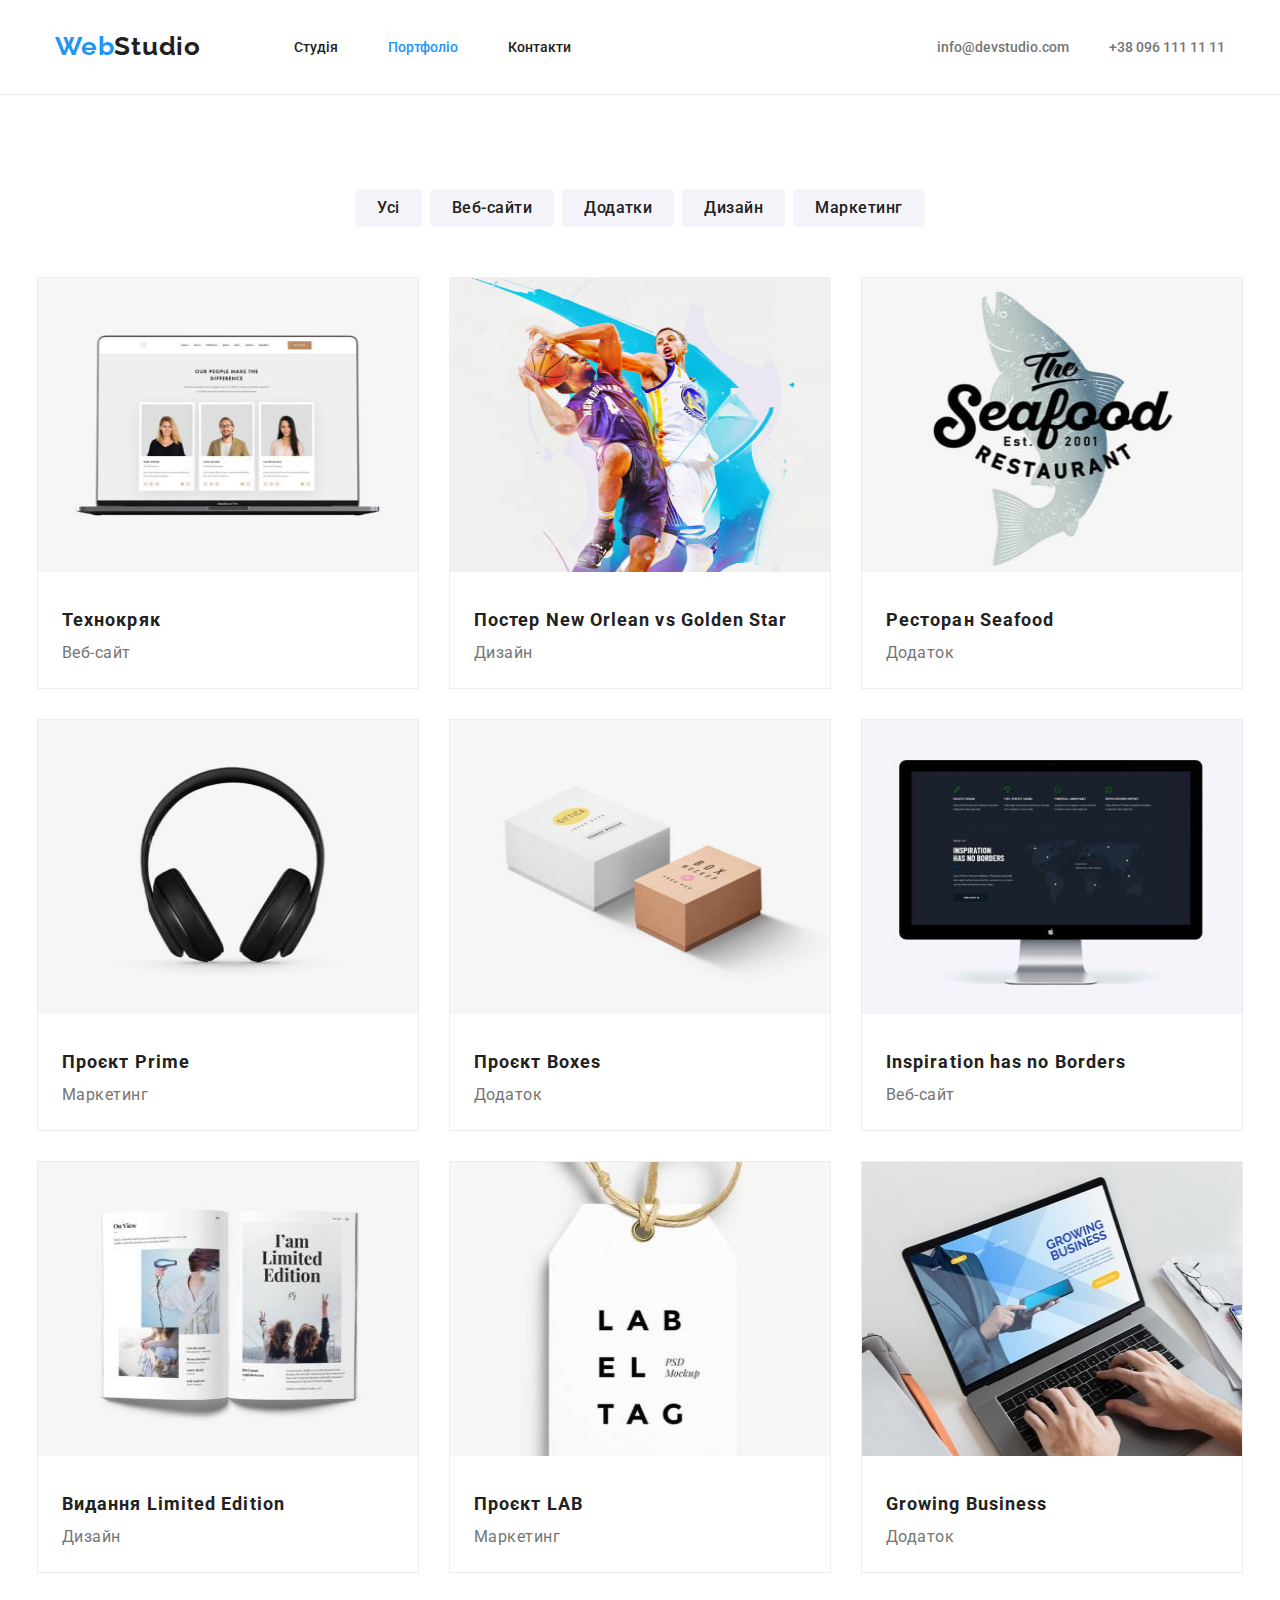
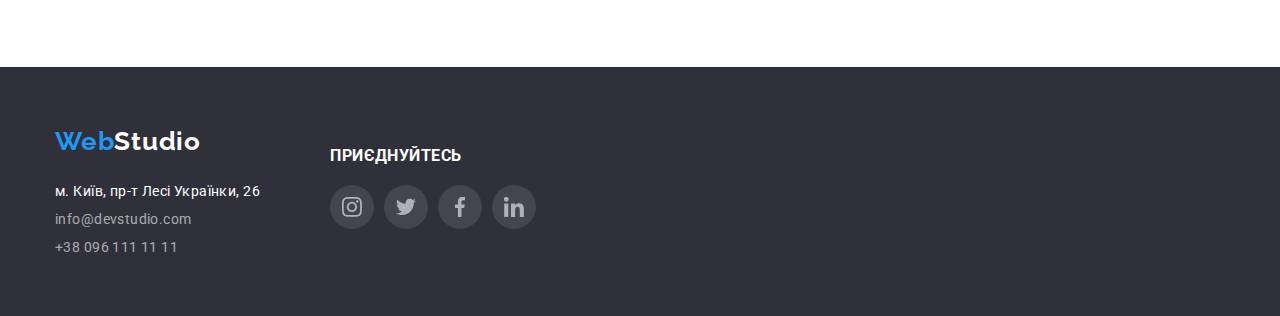
==== commit d23fd5a1: "some fix" ====
--- a/portfolio.html
+++ b/portfolio.html
@@ -150,7 +150,7 @@
                     </li>
                     <li>
                         <a href="https://www.x.com/" target="_blank">
-                            <svg class="footer-icon-twitter" width="44" height="44">
+                            <svg class="footer-icon" width="44" height="44">
                                 <circle cx="50%" cy="50%" r="22" fill="null" />
                                 <use xlink:href="./images/twitter.svg#icon" width="20" height="20" x="27%" y="27%"></use>
                             </svg>
--- a/css/styles.css
+++ b/css/styles.css
@@ -10,6 +10,7 @@
     --footer-info-color: rgba(255, 255, 255, 0.6);
     --block-feature-color: rgba(245, 244, 250, 1);
     --employee-icon-color: rgba(175, 177, 184, 1);
+    --project-color-box-shadow: rgba(0, 0, 0, 0.16);
 }
 
  body {
@@ -313,10 +314,13 @@
 }
 .project img {
     margin-bottom: 30px;
-    width: 370px;
+    width: 380px;
     height: 294px;
     display: block;
 
+}
+.project:hover {
+    box-shadow: 1px 4px 6px var(--project-color-box-shadow);
 }
 .project-details {
     padding: 0px 24px 20px 24px;
@@ -366,8 +370,15 @@
     fill: rgba(255, 255, 255, 0.1);
 }
 
-.footer-icon-twitter {
-    fill: #1DA1F2;
+.footer-icon:hover circle {
+    transition: 300ms;
+    fill: var(--accent-color);
+    color: var(--background-primary-color);
+}
+
+.footer-icon:hover use {
+    transition: 300ms;
+    color: var(--background-primary-color);
 }
 
 .footer-icon, .footer-icon-twitter use {
@@ -413,14 +424,6 @@
     flex-wrap: wrap;
     justify-content: center;
     gap: 20px;
-}
-
-.regular-customers-stack {
-    display: flex;
-    border-radius: 4px;
-    border: 1px solid #afb1b8;
-    transition: border-color 300ms ease;
-    fill: #afb1b8;
 }
 
 .regular-customers-stack-icon {
@@ -438,11 +441,11 @@
 
 .regular-customers-stack {
     border-radius: 4px;
-    border: 1px #afb1b8 solid;
+    border: 1px var(--employee-icon-color) solid;
 }
 
 .regular-customers-stack:hover {
     transition: 300ms;
     color: var(--accent-color);
-    border: 1px #2196f3 solid;
+    border: 1px var(--accent-color) solid;
 }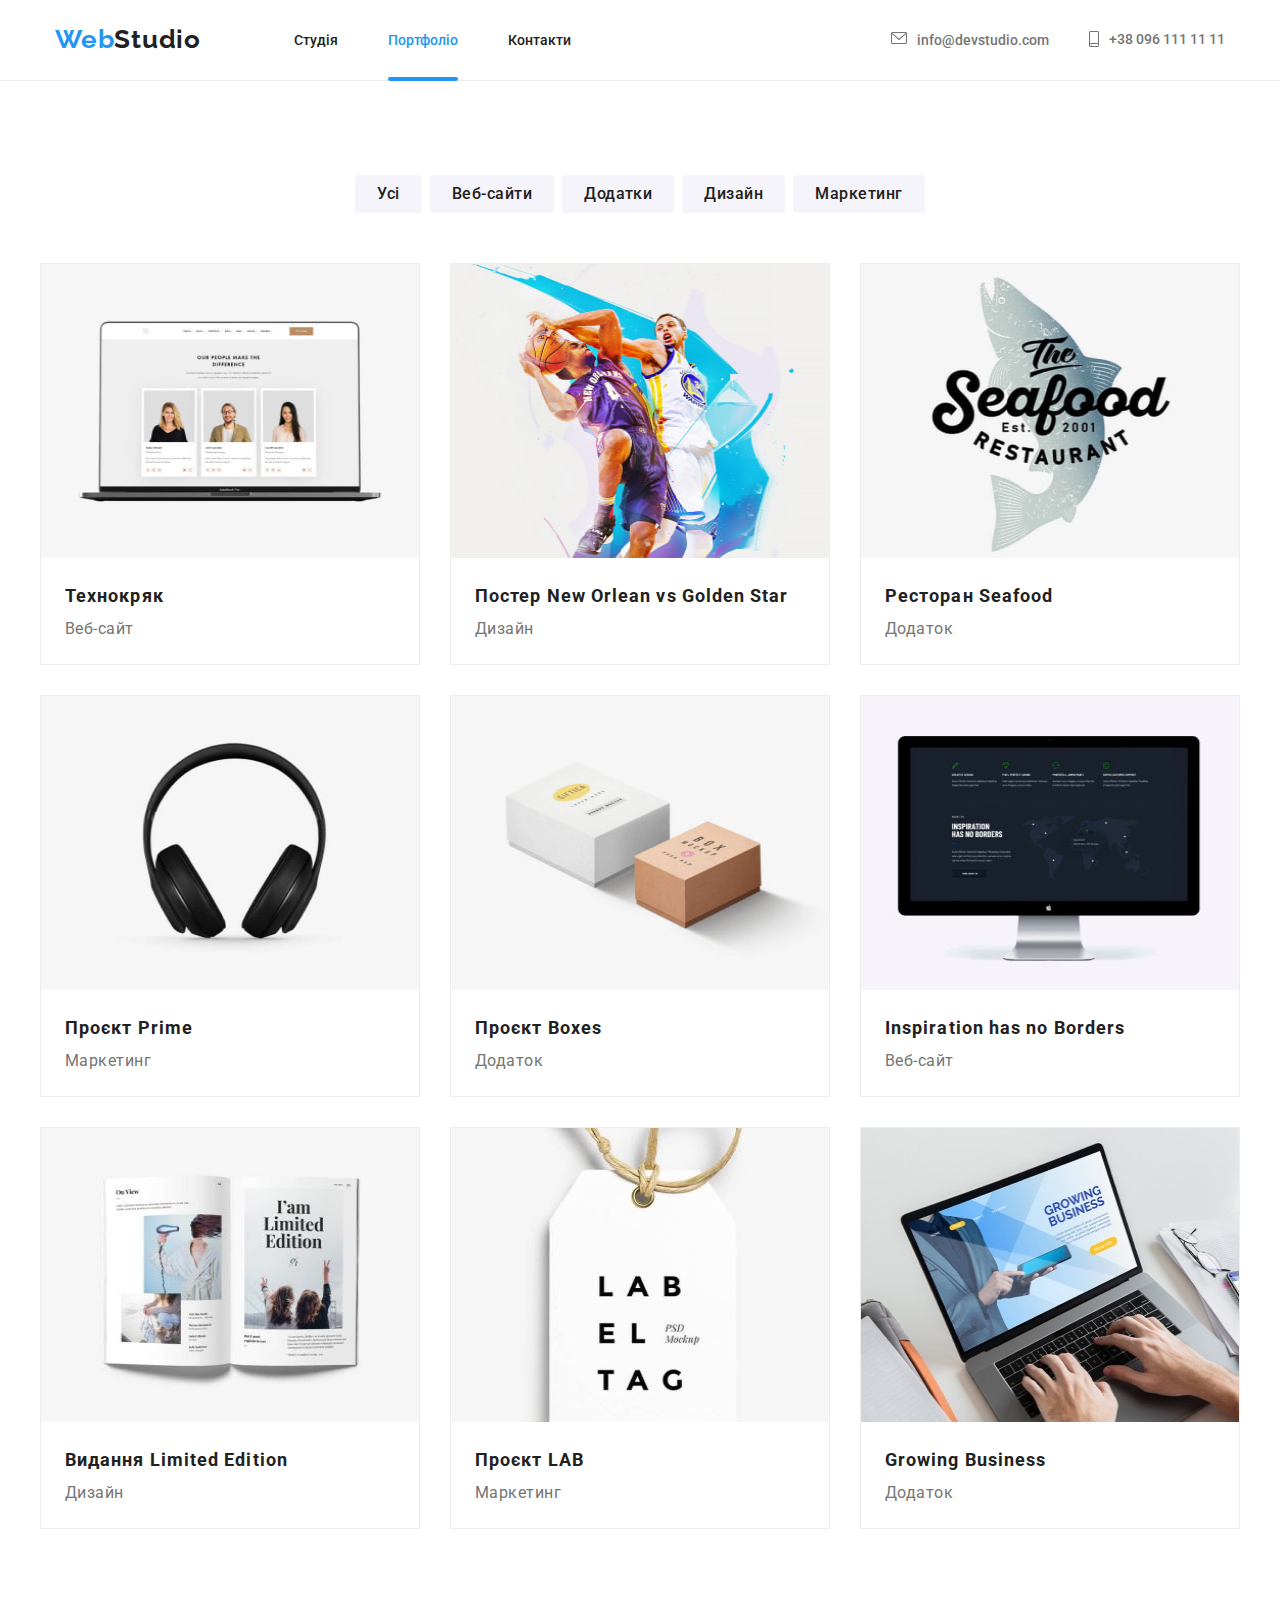
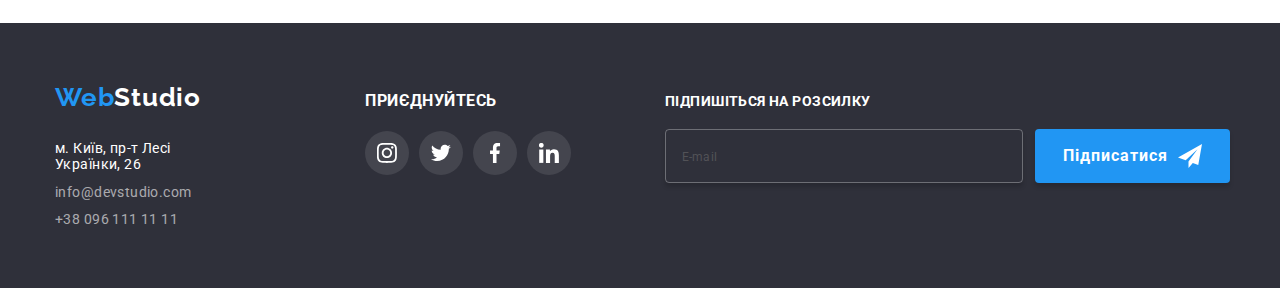
==== commit 306b2ecb: "lab5,6,7" ====
--- a/portfolio.html
+++ b/portfolio.html
@@ -24,9 +24,22 @@
                 </ul>
             </nav>
             <ul class="contact-info">
-                <li><a class="email" href="mailto:info@devstudio.com" title="info@devstudio.com">info@devstudio.com</a>
+                <li>
+                    <a class="email" href="mailto:info@devstudio.com" title="info@devstudio.com">
+                        <svg class="style-icon" width="16" height="12" viewBox="0 0 16 12">
+                            <use href="../images/email.svg#icon"></use>
+                        </svg>
+                        info@devstudio.com
+                    </a>
                 </li>
-                <li><a class="tel" href="tel:+380961111111">+38 096 111 11 11</a></li>
+                <li>
+                    <a class="tel" href="tel:+380961111111">
+                        <svg class="style-icon" width="10" height="16" viewBox="0 0 10 16">
+                            <use href="../images/tel.svg#icon"></use>
+                        </svg>
+                        +38 096 111 11 11
+                    </a>
+                </li>
             </ul>
         </div>
     </header>
@@ -43,17 +56,28 @@
                 </ul>
                 <ul class="project-list">
                     <li>
-                        <a class='project' href="#">
-                            <img src="./images/img_portfolio.jpg" alt="Технокряк", width="370" height="294">
+                        <a class="project" href="#">
+                            <div class="project-image">
+                                <img src="./images/img_portfolio.jpg" alt="Технокряк" width="370" height="294">
+                                <div class="overlay">
+                                    <p class="project-description-overlay">Ресурс пропонує комплексні пропозиції з різним рівнем функціоналу та сервісів. Все це дозволить відвідувачу отримати вичерпні відомості про компанію чи приватну особу.</p>
+                                </div>
+                            </div>
                             <div class="project-details">
                                 <h3 class="project-title">Технокряк</h3>
                                 <p class="project-description">Веб-сайт</p>
                             </div>
                         </a>
-                    </li>
-                    <li>
-                        <a class="project" href="#">
-                            <img src="./images/img_portfolio-1.jpg" alt="Постер New Orlean vs Golden Star", width="370" height="294">
+                    </li>                    
+                    
+                    <li>
+                        <a class="project" href="#">
+                            <div class="project-image">
+                                <img src="./images/img_portfolio-1.jpg" alt="Постер New Orlean vs Golden Star" width="370" height="294">
+                                <div class="overlay">
+                                    <p class="project-description-overlay">Ресурс пропонує комплексні пропозиції з різним рівнем функціоналу та сервісів. Все це дозволить відвідувачу отримати вичерпні відомості про компанію чи приватну особу.</p>
+                                </div>
+                            </div>
                             <div class="project-details">
                                 <h3 class="project-title">Постер New Orlean vs Golden Star</h3>
                                 <p class="project-description">Дизайн</p>
@@ -62,7 +86,12 @@
                     </li>
                     <li>
                         <a class="project" href="#">
-                            <img src="./images/img_portfolio-2.jpg" alt="Ресторан Seafood", width="370" height="294">
+                            <div class="project-image">
+                                <img src="./images/img_portfolio-2.jpg" alt="Ресторан Seafood", width="370" height="294">
+                                <div class="overlay">
+                                    <p class="project-description-overlay">Ресурс пропонує комплексні пропозиції з різним рівнем функціоналу та сервісів. Все це дозволить відвідувачу отримати вичерпні відомості про компанію чи приватну особу.</p>
+                                </div>
+                            </div>
                             <div class="project-details">
                                 <h3 class="project-title">Ресторан Seafood</h3>
                                 <p class="project-description">Додаток</p>
@@ -71,7 +100,12 @@
                     </li>
                     <li>
                         <a class="project" href="#">
-                            <img src="./images/img_portfolio-3.jpg" alt="Проєкт Prime", width="370" height="294">
+                            <div class="project-image">
+                                <img src="./images/img_portfolio-3.jpg" alt="Проєкт Prime", width="370" height="294">
+                                <div class="overlay">
+                                    <p class="project-description-overlay">Ресурс пропонує комплексні пропозиції з різним рівнем функціоналу та сервісів. Все це дозволить відвідувачу отримати вичерпні відомості про компанію чи приватну особу.</p>
+                                </div>
+                            </div>
                             <div class="project-details">
                                 <h3 class="project-title">Проєкт Prime</h3>
                                 <p class="project-description">Маркетинг</p>
@@ -80,7 +114,12 @@
                     </li>
                     <li>
                         <a class="project" href="#">
-                            <img src="./images/img_portfolio-4.jpg" alt="Проєкт Boxes", width="370" height="294">
+                            <div class="project-image">
+                                <img src="./images/img_portfolio-4.jpg" alt="Проєкт Boxes", width="370" height="294">
+                                <div class="overlay">
+                                    <p class="project-description-overlay">Ресурс пропонує комплексні пропозиції з різним рівнем функціоналу та сервісів. Все це дозволить відвідувачу отримати вичерпні відомості про компанію чи приватну особу.</p>
+                                </div>
+                            </div>
                             <div class="project-details">
                                 <h3 class="project-title">Проєкт Boxes</h3>
                                 <p class="project-description">Додаток</p>
@@ -89,7 +128,12 @@
                     </li>
                     <li>
                         <a class="project" href="#">
-                            <img src="./images/img_portfolio-5.jpg" alt="Inspiration has no Borders", width="370" height="294">
+                            <div class="project-image">
+                                <img src="./images/img_portfolio-5.jpg" alt="Inspiration has no Borders", width="370" height="294">
+                                <div class="overlay">
+                                    <p class="project-description-overlay">Ресурс пропонує комплексні пропозиції з різним рівнем функціоналу та сервісів. Все це дозволить відвідувачу отримати вичерпні відомості про компанію чи приватну особу.</p>
+                                </div>
+                            </div>
                             <div class="project-details">
                                 <h3 class="project-title">Inspiration has no Borders</h3>
                                 <p class="project-description">Веб-сайт</p>
@@ -98,7 +142,12 @@
                     </li>
                     <li>
                         <a class="project" href="#">
-                            <img src="./images/img_portfolio-6.jpg" alt="Видання Limited Edition", width="370" height="294">
+                            <div class="project-image">
+                                <img src="./images/img_portfolio-6.jpg" alt="Видання Limited Edition", width="370" height="294">
+                                <div class="overlay">
+                                    <p class="project-description-overlay">Ресурс пропонує комплексні пропозиції з різним рівнем функціоналу та сервісів. Все це дозволить відвідувачу отримати вичерпні відомості про компанію чи приватну особу.</p>
+                                </div>
+                            </div>
                             <div class="project-details">
                                 <h3 class="project-title">Видання Limited Edition</h3>
                                 <p class="project-description">Дизайн</p>
@@ -107,7 +156,12 @@
                     </li>
                     <li>
                         <a class="project" href="#">
-                            <img src="./images/img_portfolio-7.jpg" alt="Проєкт LAB", width="370" height="294">
+                            <div class="project-image">
+                                <img src="./images/img_portfolio-7.jpg" alt="Проєкт LAB", width="370" height="294">
+                                <div class="overlay">
+                                    <p class="project-description-overlay">Ресурс пропонує комплексні пропозиції з різним рівнем функціоналу та сервісів. Все це дозволить відвідувачу отримати вичерпні відомості про компанію чи приватну особу.</p>
+                                </div>
+                            </div>
                             <div class="project-details">
                                 <h3 class="project-title">Проєкт LAB</h3>
                                 <p class="project-description">Маркетинг</p>
@@ -116,7 +170,12 @@
                     </li>
                     <li>
                         <a class="project" href="#">
-                            <img src="./images/img_portfolio-8.jpg" alt="Growing Business", width="370" height="294">
+                            <div class="project-image">
+                                <img src="./images/img_portfolio-8.jpg" alt="Growing Business", width="370" height="294">
+                                <div class="overlay">
+                                    <p class="project-description-overlay">Ресурс пропонує комплексні пропозиції з різним рівнем функціоналу та сервісів. Все це дозволить відвідувачу отримати вичерпні відомості про компанію чи приватну особу.</p>
+                                </div>
+                            </div>
                             <div class="project-details">
                                 <h3 class="project-title">Growing Business</h3>
                                 <p class="project-description">Додаток</p>
@@ -174,7 +233,20 @@
                     </li>
                 </ul>
             </div>
-            
+            <div class="footer-subscribe">
+                <p class="footer-text">Підпишіться на розсилку</p>
+                <form class="footer-form">
+                    <label class="footer-label-input">
+                        <input type="email" class="footer_input" required="" placeholder="E-mail">
+                    </label>
+                    <button type="submit" class="footer_button">
+                        Підписатися
+                        <svg class="footer-button-svg" width="24" height="24">
+                            <use href="./images/icon-send.svg#icon"></use>
+                        </svg>
+                    </button>
+                </form>
+            </div>
         </div>
     </footer>
 
--- a/css/styles.css
+++ b/css/styles.css
@@ -1,16 +1,21 @@
 :root {
-    --primary-color: #212121;           /* Dark Gray */
-    --secondary-color: #757575;         /* Medium Gray */
-    --background-primary-color: #FFFFFF; /* White */
-    --background-secondary-color: #2F303A; /* Dark Blue-Gray */
-    --accent-color: #2196F3;            /* Blue */
-    --transparent-color: #FFFFFF99;      /* Semi-Transparent White */
-    --inactive-filter-color: #F5F4FA;   /* Light Gray */
+    --primary-color: rgb(33, 33, 33);           /* Dark Gray */
+    --secondary-color: rgb(117, 117, 117);         /* Medium Gray */
+    --background-primary-color: rgb(255, 255, 255); /* White */
+    --background-secondary-color: rgb(47, 48, 58); /* Dark Blue-Gray */
+    --accent-color: rgb(33, 150, 243);            /* Blue */
+    --transparent-color: rgba(255, 255, 255, 0.6);      /* Semi-Transparent White */
+    --inactive-filter-color: rgb(245, 244, 250);   /* Light Gray */
     --shadow-color: rgba(0, 0, 0, 0.15);
     --footer-info-color: rgba(255, 255, 255, 0.6);
     --block-feature-color: rgba(245, 244, 250, 1);
     --employee-icon-color: rgba(175, 177, 184, 1);
-    --project-color-box-shadow: rgba(0, 0, 0, 0.16);
+    --project-color-box-shadow: rgba(0, 0, 0, 0.161);
+    --project-list-border-color: rgb(237, 237, 237);
+    --hero-gradient-color: rgba(47, 48, 58, 0.4);
+    --body-color: rgb(33, 33, 33);
+    --header-border-color: rgb(236, 236, 236);
+    --submit-button-color: rgba(24, 140, 232, 1);
 }
 
  body {
@@ -18,7 +23,7 @@
      font-style: normal;
      font-size: 14px;
      font-weight: 400;
-     color: #212121;
+     color: var(--body-color);
      margin: 0 auto;
 }
 .container {
@@ -27,6 +32,7 @@
      padding-right: 15px;
      margin-left: auto;
      margin-right: auto;
+
 }
 button {
     border: 0px;
@@ -35,15 +41,15 @@
 button:focus {
     outline: none;
     border: 1px solid var(--accent-color);
+    transition: 250ms cubic-bezier(0.4, 0, 0.2, 1);
 }
 h1, h2, h3, p, ul, li {
     padding: 0;
     margin: 0;
 }
- .header {
-     background-color: var(--background-primary-color);
-     border-bottom: 1px solid #ECECEC;
-     padding: 32px 0;
+.header {
+    background-color: var(--background-primary-color);
+    border-bottom: 1px solid #ECECEC;
 }
 .header .container {
     display: flex;
@@ -59,11 +65,18 @@
 }
 .navigation-button {
     display: inline-block;
-}
+    padding: 32px 0;
+}
+
 .contact-info {
     margin-left: auto;
     display: flex;
+    flex-wrap: wrap;
     gap: 40px;
+}
+
+.style-icon {
+    margin-right: 10px;
 }
  .logo, .footer-logo {
      color: var(--primary-color);
@@ -77,13 +90,14 @@
      color: var(--accent-color) 
 }
  .tel, .email, .navigation-button, .navigation-button-active {
-     transition: color 300ms;
+     transition: 250ms cubic-bezier(0.4, 0, 0.2, 1);
      color: var(--primary-color);
      text-decoration: none;
      font-weight: 500;
 }
  .tel, .email {
-     color: var(--secondary-color) 
+     color: var(--secondary-color);
+     display: inline-flex;
 }
 .contact-info a:hover,
 .contact-info a:focus,
@@ -91,11 +105,11 @@
 .navigation-button:focus,
 .navigation-button-active {
     color: var(--accent-color);
-}
-
+    transition: 250ms cubic-bezier(0.4, 0, 0.2, 1);
+}
  .hero {
-     background: linear-gradient(rgba(47, 48, 58, 0.4), rgba(47, 48, 58, 0.4)), 
-     url('/images/img-overlay.jpg') center/cover no-repeat;     
+     background: linear-gradient(var(--hero-gradient-color), var(--hero-gradient-color)), 
+     url('../images/img-overlay.jpg') center/cover no-repeat;
      background-color: var(--background-secondary-color);
      padding-top: 200px;
      padding-bottom: 200px;
@@ -155,21 +169,22 @@
 }
 
 .antenna::before {
-    background-image: url("/images/antenna.svg");
+    background-image: url("../images/antenna.svg");
 }
 .clock::before {
-    background-image: url("/images/clock.svg");
+    background-image: url("../images/clock.svg");
 }
 .diagram::before {
-    background-image: url("/images/diagram.svg");
+    background-image: url("../images/diagram.svg");
 }
 .astronaut::before {
-    background-image: url("/images/astronaut.svg");
+    background-image: url("../images/astronaut.svg");
 }
 .feature-list {
     display: flex;
     flex-direction: row;
     justify-content: center;
+    flex-wrap: wrap;
     gap: 30px;
 }
  .feature-title {
@@ -196,6 +211,7 @@
 .development-stack-list {
     display: flex;
     justify-content: center;
+    flex-wrap: wrap;
     gap: 30px;
 }
 .development {
@@ -209,6 +225,7 @@
     display: flex;
     flex-direction: row;
     justify-content: center;
+    flex-wrap: wrap;
     gap: 30px;
 }
 .employee {
@@ -230,8 +247,6 @@
      font-size: 16px;
      font-weight: 500;
      letter-spacing: 0.03em;
-     display: flex;
-     justify-content: center;
 }
 .employee-name {
     margin-bottom: 10px;
@@ -276,6 +291,7 @@
     display: flex;
     flex-direction: row;
     justify-content: center;
+    flex-wrap: wrap;
     gap: 8px;
     margin-bottom: 50px;
 }
@@ -297,6 +313,7 @@
      color: var(--background-primary-color);
      background-color: var(--accent-color);
      box-shadow: 0px 2px 2px 0px rgba(0, 0, 0, 0.12), 0px 1px 2px 0px rgba(0, 0, 0, 0.08), 0px 3px 1px 0px rgba(0, 0, 0, 0.10);
+     transition: 250ms cubic-bezier(0.4, 0, 0.2, 1);
 }
  .project {
      text-decoration: none;
@@ -310,17 +327,17 @@
 .project-list li {
     display: flex;
     flex-direction: column;
-    border: 1px solid #EEE;
+    border: 1px solid var(--project-list-border-color);
 }
 .project img {
-    margin-bottom: 30px;
-    width: 380px;
+    width: 100%;
     height: 294px;
     display: block;
 
 }
 .project:hover {
     box-shadow: 1px 4px 6px var(--project-color-box-shadow);
+    transition: 250ms cubic-bezier(0.4, 0, 0.2, 1);
 }
 .project-details {
     padding: 0px 24px 20px 24px;
@@ -331,6 +348,7 @@
      font-weight: 700;
      line-height: 2;
      letter-spacing: 0.06em;
+     padding-top: 20px;
 }
  .project-description {
      color: var(--secondary-color);
@@ -339,12 +357,11 @@
      letter-spacing: 0.03em;
 }
 .footer-icons-div {
-    color: #FFF;
-    font-family: 'Roboto', sans-serif; /* Лучше явно указать шрифт */
+    color: var(--background-primary-color);
+    font-family: 'Roboto', sans-serif;
     font-size: 14px;
     font-weight: 700;
     text-transform: uppercase;
-    padding: 20px 0; /* Padding для внутреннего отступа */
     margin-left: 70px;
 }
 
@@ -355,15 +372,16 @@
 
 .footer-icons-ul {
     display: grid;
-    grid-template-columns: repeat(4, 1fr); /* Равномерное распределение */
+    grid-template-columns: repeat(4, auto);
     gap: 10px;
     justify-content: start;
 }
 
 .footer>div {
     display: grid;
-    grid-template-columns: repeat(2, auto); /* Равномерное распределение колонок */
+    grid-template-columns: repeat(3, auto);
     justify-content: start;
+    align-items: baseline
 }
 
 .footer-icon circle {
@@ -371,47 +389,38 @@
 }
 
 .footer-icon:hover circle {
-    transition: 300ms;
+    transition: 250ms cubic-bezier(0.4, 0, 0.2, 1);
     fill: var(--accent-color);
     color: var(--background-primary-color);
 }
 
-.footer-icon:hover use {
-    transition: 300ms;
+.footer-icon use {
+    transition: 250ms cubic-bezier(0.4, 0, 0.2, 1);
     color: var(--background-primary-color);
-}
-
-.footer-icon, .footer-icon-twitter use {
-    color: var(--background-primary-color);
-}
-
-.employee-icons {
-    margin-left: 32px;
-    margin-right: 32px;
 }
 
 .employee-icons-ul {
     display: grid;
-    grid-template-columns: repeat(4, 1fr); /* Равномерное распределение */
+    grid-template-columns: repeat(4, auto);
     gap: 10px;
     justify-content: center;
 }
 
 .employee-icon circle {
-    fill: white;
-}
-
-.employee-icon, use {
+    fill: var(--background-primary-color);
+}
+
+.employee-icon {
     color: var(--employee-icon-color);
 }
 
 .employee-icon:hover circle {
-    transition: 300ms;
+    transition: 250ms cubic-bezier(0.4, 0, 0.2, 1);
     fill: var(--accent-color)
 }
 
 .employee-icon:hover use {
-    transition: 300ms;
+    transition: 250ms cubic-bezier(0.4, 0, 0.2, 1);
     color: var(--background-primary-color);
 }
 
@@ -430,11 +439,11 @@
     width: auto;
     height: auto;
     padding: 16px 32px;
-    fill: currentColor;
+    color: var(--employee-icon-color);
 }
 
 .regular-customers-stack:hover use {
-    transition: 300ms;
+    transition: 250ms cubic-bezier(0.4, 0, 0.2, 1);
     color: var(--accent-color);
     fill: var(--accent-color);
 }
@@ -445,7 +454,380 @@
 }
 
 .regular-customers-stack:hover {
-    transition: 300ms;
+    transition: 250ms cubic-bezier(0.4, 0, 0.2, 1);
     color: var(--accent-color);
     border: 1px var(--accent-color) solid;
+}
+.footer .container {
+    gap: 94px;
+}
+
+.navigation-button-active {
+    position: relative;
+}
+.navigation-button-active::after {
+    content: "";
+    display: block;
+    width: 100%;
+    height: 4px;
+    background-color: var(--accent-color);
+    position: absolute;
+    bottom: -1px;
+    border-radius: 2px;
+}
+.development-stack {
+    position: relative;
+}
+.development-stack-text {
+    display: flex;
+    position: absolute;
+    justify-content: center;
+    align-items: center;
+    color: #FFFFFF;
+    text-align: center;
+    font-weight: 700;
+    letter-spacing: 0.42px;
+    text-transform: uppercase;
+    bottom: 3.7px;
+    left: 0;
+    height: 70px;
+    width: 100%;
+    background: rgba(47, 48, 58, 0.8);
+  }
+
+.project-image {
+    position: relative;
+    overflow: hidden;
+}
+
+.project-image img {
+    display: block;
+    width: 100%;
+}
+
+.overlay {
+    position: absolute;
+    top: 0;
+    left: 0;
+    right: 0;
+    background-color: rgba(33, 150, 243, 0.9);
+    display: flex;
+    justify-content: center;
+    align-items: center;
+    color: white;
+    opacity: 0;
+    transform: translateY(100%);
+    transition: 250ms cubic-bezier(0.4, 0, 0.2, 1);
+    padding-left: 24px;
+    padding-right: 24px;
+    padding-top: 63px;
+    padding-bottom: 63px;
+    z-index: 1;
+}
+
+.project-description-overlay {
+    color: var(--background-primary-color);
+    font-size: 18px;
+    font-family: inherit;
+    font-weight: 400;
+    line-height: 28px;
+    letter-spacing: 0.54px;
+    word-wrap: break-word;
+}
+
+.project:hover .overlay {
+    transform: translateY(0); /* Slide up on hover */
+    opacity: 1;
+}
+/* Фон модального окна */
+.backdrop {
+    position: fixed;
+    top: 0;
+    left: 0;
+    width: 100vw;
+    height: 100vh;
+    background: rgba(0, 0, 0, 0.20);
+    display: flex;
+    justify-content: center;
+    align-items: center;
+    visibility: hidden;
+    opacity: 0;
+    transition: opacity 0.3s ease, visibility 0.3s ease;
+}
+
+.backdrop.is-hidden {
+    visibility: hidden;
+    opacity: 0;
+}
+
+.backdrop:not(.is-hidden) {
+    visibility: visible;
+    opacity: 1;
+}
+
+/* Обертка модального окна */
+.modal-wrapper {
+    width: 528px;
+    height: 581px;
+    position: relative;
+}
+
+/* Само модальное окно */
+.modal {
+    background: white;
+    box-shadow: 0px 2px 1px rgba(0, 0, 0, 0.20);
+    border-radius: 4px;
+    width: 528px;
+    height: 581px;
+    position: relative;
+    padding: 40px;
+}
+
+/* Заголовок */
+.modal-title {
+    text-align: center;
+    color: #212121;
+    font-size: 20px;
+    font-family: Roboto;
+    font-weight: 700;
+    letter-spacing: 0.60px;
+    word-wrap: break-word;
+    margin-bottom: 12px;
+}
+
+/* Поля ввода */
+.form-group {
+    margin-bottom: 10px;
+}
+
+.comment-padding {
+    margin-bottom: 20px;
+}
+
+.form-group label {
+    display: block;
+    color: #757575;
+    font-size: 12px;
+    font-family: Roboto;
+    font-weight: 400;
+    letter-spacing: 0.12px;
+    padding-bottom: 4px;
+}
+
+.input-wrapper {
+    position: relative;
+    display: flex;
+    align-items: center;
+}
+
+.icon {
+    position: absolute;
+    left: 12px;
+    width: 18px;
+    height: 18px;
+    fill: #212121; /* Установите начальный цвет иконки */
+    transition: 250ms cubic-bezier(0.4, 0, 0.2, 1);
+}
+
+.form-group input,
+.form-group textarea {
+    width: 100%;
+    padding-bottom: 10px;
+    padding-top: 10px;
+    padding-left: 16px;
+    border-radius: 4px;
+    border: 1px solid rgba(33, 33, 33, 0.20);
+    resize: none;
+}
+
+.form-group input {
+    padding-left: 42px;
+}
+
+input:focus, textarea:focus {
+    outline: var(--accent-color);
+    border: 1px solid var(--accent-color);
+    transition: 250ms cubic-bezier(0.4, 0, 0.2, 1);
+}
+
+.input-wrapper:focus-within .icon {
+    fill: var(--accent-color); /* Цвет иконки при фокусе на инпуте */
+}
+
+textarea {
+    height: 100px;
+}
+
+.comment {
+
+    height: 120px;
+}
+
+/* Плейсхолдер */
+::placeholder {
+    color: rgba(117, 117, 117, 0.50);
+    font-size: 12px;
+    letter-spacing: 0.12px;
+}
+
+.agreement {
+    color: #757575;
+    font-size: 14px;
+    font-family: Roboto;
+    font-weight: 400;
+    letter-spacing: 0.42px;
+    margin-left: 13px;
+    margin-bottom: 31px;
+    display: flex;
+    gap: 9px;
+    justify-content: center;
+}
+
+.contract-terms {
+    color: var(--accent-color);
+    text-decoration: underline;
+    margin-left: 5px;
+}
+
+/* Кнопка отправки */
+.submit-button {
+    width: 200px;
+    height: 50px;
+    background: var(--accent-color);
+    box-shadow: 0px 4px 4px 0px rgba(0, 0, 0, 0.15);
+    border-radius: 4px;
+    color: var(--background-primary-color);
+    font-size: 16px;
+    font-family: inherit;
+    font-weight: 700;
+    letter-spacing: 0.06em;
+    line-height: 30px;
+    text-align: center;
+    margin: 0 auto;
+    display: block;
+    cursor: pointer;
+}
+
+.submit-button:hover {
+    background-color: var(--submit-button-color);
+    transition: 250ms cubic-bezier(0.4, 0, 0.2, 1);
+}
+
+.modal-close {
+    position: absolute;
+    top: 10px;
+    right: 10px;
+    background: none;
+    border: none;
+    font-size: 24px;
+    cursor: pointer;
+}
+
+body.modal-open {
+    overflow: hidden;
+}
+
+.close-modal-button {
+    display: flex;
+    position: absolute;
+    top: 8px;
+    right: 8px;
+    width: 30px;
+    height: 30px;
+    align-items: center;
+    justify-content: center;
+    border-radius: 50%;
+    background-color: #fff;
+    border: 1px solid rgba(0, 0, 0, .1);
+    cursor: pointer;
+}
+
+.icon-modal {
+    min-width: 18px;
+    min-height: 18px;
+    justify-items: center;
+    padding-right: 0;
+    padding-left: 0;
+    fill: #212121;
+    transition: 250ms cubic-bezier(0.4, 0, 0.2, 1);
+}
+
+.close-modal-button:hover use {
+    fill: var(--accent-color);
+    transition: 250ms cubic-bezier(0.4, 0, 0.2, 1);
+}
+
+.form-enter input[type=checkbox] {
+    appearance: none;
+    border: #212121 1px solid;
+    height: 15px;
+    min-width: 16px;
+    color: #fff;
+    border-radius: 2px;
+    transition-duration: .5s;
+}
+
+.form-enter input[type=checkbox]:checked::before {
+    content: "✔";
+    margin-left: 3px;
+    display: inline-block;
+    text-align: center;
+}
+
+.form-enter input[type=checkbox]:checked {
+    background: #2196f3;
+    border: none;
+    color: #fff;
+}
+
+.footer-subscribe {
+    display: grid;
+    grid-template-columns: repeat(1, auto);
+}
+
+.footer .footer-text {
+    color: #fff;
+    font-weight: 700;
+    letter-spacing: .03em;
+    text-transform: uppercase;
+    margin-bottom: 20px;
+}
+.footer .footer-form {
+    display: grid;
+    grid-template-columns: repeat(2, 1fr);
+}
+
+.footer .footer_input {
+    background: rgba(33, 150, 243, 0);
+    -webkit-box-shadow: 0 4px 4px rgba(0, 0, 0, .15);
+    box-shadow: 0 4px 4px rgba(0, 0, 0, .15);
+    border-radius: 4px;
+    border: 1px rgba(255, 255, 255, .3) solid;
+    padding: 16px 0 16px 16px;
+    font-size: 16px;
+    line-height: 1.25;
+    letter-spacing: .03em;
+    color: rgba(255, 255, 255, .6);
+    width: 358px;
+}
+.footer .footer_button {
+    background: #2196f3;
+    -webkit-box-shadow: 0 4px 4px rgba(0, 0, 0, .15);
+    box-shadow: 0 4px 4px rgba(0, 0, 0, .15);
+    border-radius: 4px;
+    border: none;
+    padding: 12px 28px;
+    margin-left: 12px;
+    font-size: 16px;
+    font-weight: 700;
+    line-height: 1.875;
+    letter-spacing: .06em;
+    color: #fff;
+    display: flex;
+    align-items: center;
+    transition: background-color .3s ease-in-out;
+}
+.footer .footer-button-svg {
+    margin-left: 10px;
+    fill: currentColor;
 }